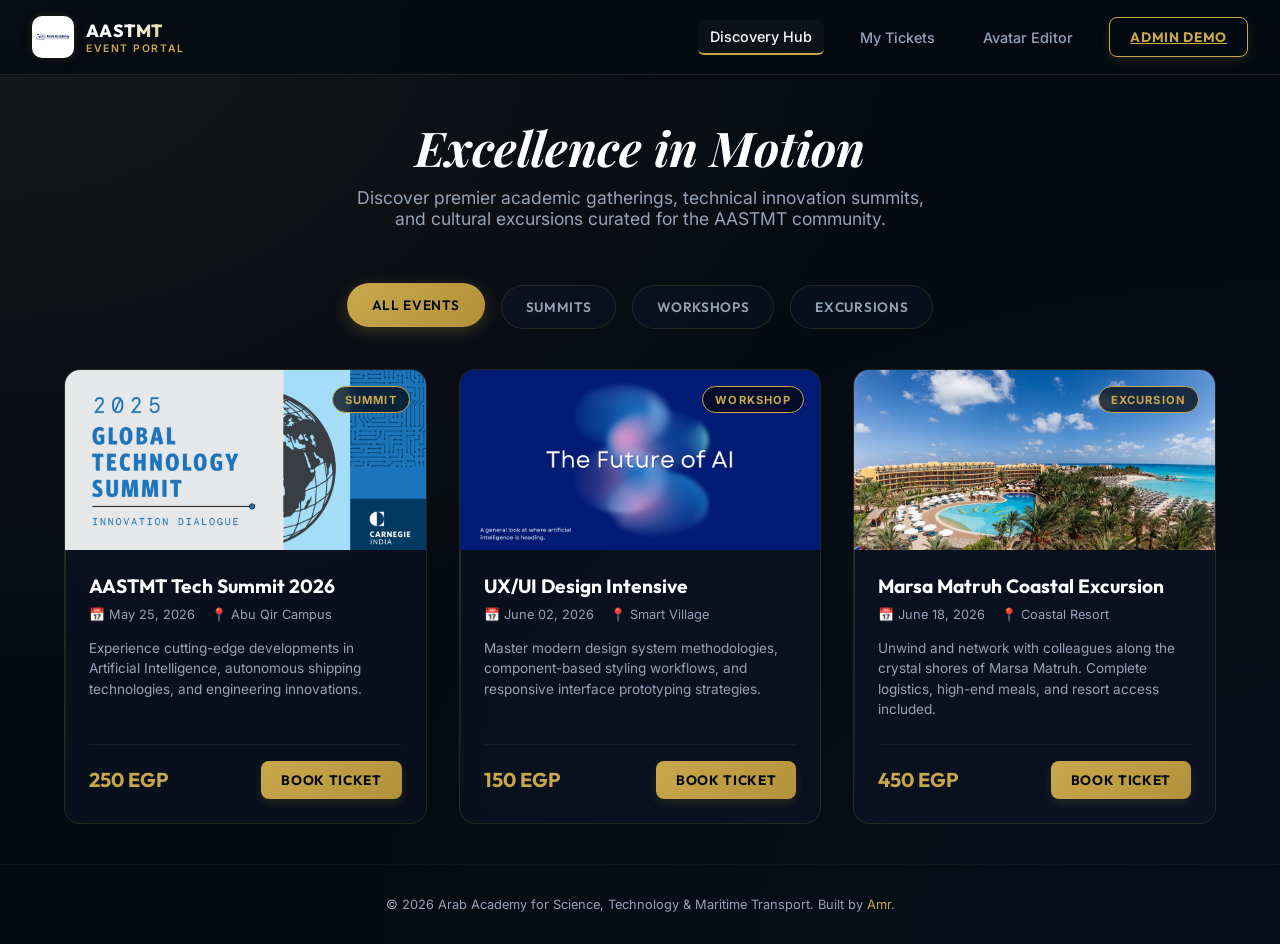
==== index.html @ 978415c0 "Initial commit: High-Fidelity AASTMT Portal Static Demo" ====
<!DOCTYPE html>
<html lang="en">
<head>
    <meta charset="UTF-8">
    <meta name="viewport" content="width=device-width, initial-scale=1.0">
    <title>AASTMT Event Portal - Interactive Demo</title>
    <!-- Google Fonts for Luxury Academic Aesthetic -->
    <link href="https://fonts.googleapis.com/css2?family=Inter:wght@300;400;500;600;700&family=Outfit:wght@400;600;700;800&family=Playfair+Display:ital,wght@0,600;0,700;1,400&display=swap" rel="stylesheet">
    <style>
        :root {
            --bg-deep: #060b13;
            --bg-card: rgba(15, 23, 42, 0.45);
            --border-glass: rgba(201, 168, 76, 0.15);
            --gold: #C9A84C;
            --gold-hover: #e5c56e;
            --text-light: #f8fafc;
            --text-muted: #94a3b8;
            --font-ui: 'Inter', sans-serif;
            --font-accent: 'Outfit', sans-serif;
            --font-serif: 'Playfair Display', serif;
        }

        * {
            box-sizing: border-box;
            margin: 0;
            padding: 0;
        }

        body {
            font-family: var(--font-ui);
            background-color: var(--bg-deep);
            background-image: 
                radial-gradient(at 0% 0%, rgba(201, 168, 76, 0.08) 0px, transparent 50%),
                radial-gradient(at 100% 100%, rgba(10, 25, 47, 0.3) 0px, transparent 50%);
            color: var(--text-light);
            min-height: 100vh;
            overflow-x: hidden;
            display: flex;
            flex-direction: column;
        }

        /* Glassmorphism Header */
        header {
            background: rgba(6, 11, 19, 0.8);
            backdrop-filter: blur(12px);
            -webkit-backdrop-filter: blur(12px);
            border-bottom: 1px solid var(--border-glass);
            position: sticky;
            top: 0;
            z-index: 100;
            padding: 1rem 2rem;
            display: flex;
            justify-content: space-between;
            align-items: center;
        }

        .brand {
            display: flex;
            align-items: center;
            gap: 0.75rem;
            cursor: pointer;
        }

        .logo-box {
            width: 42px;
            height: 42px;
            background: #ffffff;
            border-radius: 10px;
            display: flex;
            align-items: center;
            justify-content: center;
            padding: 4px;
            box-shadow: 0 4px 12px rgba(0,0,0,0.3), 0 0 10px rgba(201, 168, 76, 0.2);
        }

        .logo-box img {
            width: 100%;
            height: 100%;
            object-fit: contain;
        }

        .brand-text h1 {
            font-family: var(--font-accent);
            font-size: 1.1rem;
            font-weight: 800;
            letter-spacing: 0.05em;
            background: linear-gradient(135deg, #fff 40%, var(--gold) 100%);
            -webkit-background-clip: text;
            -webkit-text-fill-color: transparent;
        }

        .brand-text p {
            font-size: 0.65rem;
            color: var(--gold);
            text-transform: uppercase;
            letter-spacing: 0.15em;
            font-weight: 600;
        }

        nav {
            display: flex;
            gap: 1.5rem;
            align-items: center;
        }

        .nav-link {
            color: var(--text-muted);
            text-decoration: none;
            font-size: 0.9rem;
            font-weight: 500;
            transition: all 0.3s ease;
            cursor: pointer;
            padding: 0.5rem 0.75rem;
            border-radius: 6px;
        }

        .nav-link:hover, .nav-link.active {
            color: var(--text-light);
            background: rgba(255,255,255,0.03);
            border-bottom: 2px solid var(--gold);
        }

        /* Main Container */
        .container {
            max-width: 1200px;
            margin: 2.5rem auto;
            padding: 0 1.5rem;
            flex: 1;
            width: 100%;
        }

        /* Panels (SPA views) */
        .panel {
            display: none;
            animation: fadeIn 0.5s ease forwards;
        }

        .panel.active {
            display: block;
        }

        @keyframes fadeIn {
            from { opacity: 0; transform: translateY(15px); }
            to { opacity: 1; transform: translateY(0); }
        }

        /* Hero Banner */
        .hero {
            text-align: center;
            margin-bottom: 3.5rem;
        }

        .hero h2 {
            font-family: var(--font-serif);
            font-size: 3rem;
            font-weight: 700;
            margin-bottom: 0.5rem;
            color: #ffffff;
            font-style: italic;
        }

        .hero p {
            font-family: var(--font-ui);
            font-size: 1.1rem;
            color: var(--text-muted);
            max-width: 600px;
            margin: 0 auto;
        }

        /* Category Filter Tabs */
        .tabs-container {
            display: flex;
            justify-content: center;
            gap: 1rem;
            margin-bottom: 2.5rem;
            flex-wrap: wrap;
        }

        .tab {
            background: var(--bg-card);
            border: 1px solid var(--border-glass);
            color: var(--text-muted);
            padding: 0.75rem 1.5rem;
            border-radius: 50px;
            font-family: var(--font-accent);
            font-size: 0.85rem;
            font-weight: 600;
            text-transform: uppercase;
            letter-spacing: 0.05em;
            cursor: pointer;
            transition: all 0.3s cubic-bezier(0.4, 0, 0.2, 1);
            backdrop-filter: blur(8px);
        }

        .tab:hover, .tab.active {
            background: linear-gradient(135deg, var(--gold) 0%, #b2913b 100%);
            color: var(--bg-deep);
            border-color: transparent;
            box-shadow: 0 4px 15px rgba(201, 168, 76, 0.25);
            transform: translateY(-2px);
        }

        /* Grid Layout */
        .event-grid {
            display: grid;
            grid-template-columns: repeat(auto-fill, minmax(320px, 1fr));
            gap: 2rem;
        }

        /* Premium Event Card */
        .card {
            background: var(--bg-card);
            border: 1px solid var(--border-glass);
            border-radius: 16px;
            overflow: hidden;
            display: flex;
            flex-direction: column;
            transition: all 0.4s cubic-bezier(0.4, 0, 0.2, 1);
            position: relative;
            backdrop-filter: blur(10px);
        }

        .card::before {
            content: '';
            position: absolute;
            top: 0; left: 0; right: 0; bottom: 0;
            border-radius: 16px;
            padding: 1px;
            background: linear-gradient(135deg, rgba(201, 168, 76, 0.3), transparent 60%);
            -webkit-mask: linear-gradient(#fff 0 0) content-box, linear-gradient(#fff 0 0);
            -webkit-mask-composite: xor;
            mask-composite: exclude;
            pointer-events: none;
        }

        .card:hover {
            transform: translateY(-6px);
            border-color: rgba(201, 168, 76, 0.3);
            box-shadow: 0 10px 25px rgba(0,0,0,0.5), 0 0 15px rgba(201, 168, 76, 0.08);
        }

        .card-img-container {
            height: 180px;
            position: relative;
            overflow: hidden;
        }

        .card-img-container img {
            width: 100%;
            height: 100%;
            object-fit: cover;
            transition: transform 0.6s ease;
        }

        .card:hover .card-img-container img {
            transform: scale(1.05);
        }

        .badge {
            position: absolute;
            top: 1rem;
            right: 1rem;
            background: rgba(6, 11, 19, 0.75);
            backdrop-filter: blur(6px);
            border: 1px solid var(--gold);
            color: var(--gold);
            font-size: 0.7rem;
            font-weight: 700;
            text-transform: uppercase;
            letter-spacing: 0.1em;
            padding: 0.35rem 0.75rem;
            border-radius: 50px;
        }

        .card-content {
            padding: 1.5rem;
            display: flex;
            flex-direction: column;
            flex: 1;
        }

        .card-title {
            font-family: var(--font-accent);
            font-size: 1.2rem;
            font-weight: 700;
            color: #ffffff;
            margin-bottom: 0.5rem;
            line-height: 1.3;
        }

        .card-meta {
            display: flex;
            gap: 1rem;
            color: var(--text-muted);
            font-size: 0.8rem;
            margin-bottom: 1rem;
        }

        .card-meta span {
            display: flex;
            align-items: center;
            gap: 0.35rem;
        }

        .card-desc {
            font-size: 0.85rem;
            color: var(--text-muted);
            line-height: 1.5;
            margin-bottom: 1.5rem;
            flex: 1;
        }

        .card-footer {
            display: flex;
            justify-content: space-between;
            align-items: center;
            padding-top: 1rem;
            border-top: 1px solid rgba(255,255,255,0.05);
        }

        .price-tag {
            font-family: var(--font-accent);
            font-size: 1.25rem;
            font-weight: 700;
            color: var(--gold);
        }

        .btn {
            background: linear-gradient(135deg, var(--gold) 0%, #b2913b 100%);
            border: none;
            color: var(--bg-deep);
            font-family: var(--font-accent);
            font-size: 0.85rem;
            font-weight: 700;
            text-transform: uppercase;
            letter-spacing: 0.05em;
            padding: 0.65rem 1.25rem;
            border-radius: 8px;
            cursor: pointer;
            transition: all 0.3s ease;
            box-shadow: 0 4px 10px rgba(201, 168, 76, 0.15);
        }

        .btn:hover {
            background: linear-gradient(135deg, var(--gold-hover) 0%, var(--gold) 100%);
            box-shadow: 0 6px 15px rgba(201, 168, 76, 0.25);
            transform: translateY(-1px);
        }

        /* Wizard Panel styling */
        .wizard-container {
            max-width: 700px;
            margin: 0 auto;
            background: var(--bg-card);
            border: 1px solid var(--border-glass);
            border-radius: 20px;
            padding: 2.5rem;
            backdrop-filter: blur(12px);
        }

        .wizard-header {
            text-align: center;
            margin-bottom: 2rem;
        }

        .wizard-title {
            font-family: var(--font-serif);
            font-size: 2rem;
            font-style: italic;
            color: #ffffff;
            margin-bottom: 0.35rem;
        }

        /* Step Progress bar */
        .progress-bar {
            display: flex;
            justify-content: space-between;
            position: relative;
            margin: 2rem 0;
        }

        .progress-bar::before {
            content: '';
            position: absolute;
            background: rgba(255,255,255,0.05);
            height: 2px;
            width: 100%;
            top: 50%;
            transform: translateY(-50%);
            z-index: 1;
        }

        .progress-line {
            position: absolute;
            background: var(--gold);
            height: 2px;
            width: 0%;
            top: 50%;
            transform: translateY(-50%);
            z-index: 2;
            transition: width 0.4s ease;
        }

        .step-circle {
            width: 32px;
            height: 32px;
            border-radius: 50%;
            background: var(--bg-deep);
            border: 2px solid rgba(255,255,255,0.1);
            color: var(--text-muted);
            font-size: 0.8rem;
            font-weight: 700;
            display: flex;
            align-items: center;
            justify-content: center;
            position: relative;
            z-index: 3;
            transition: all 0.4s ease;
        }

        .step-circle.active {
            border-color: var(--gold);
            color: var(--gold);
            box-shadow: 0 0 10px rgba(201, 168, 76, 0.3);
        }

        .step-circle.completed {
            background: var(--gold);
            border-color: var(--gold);
            color: var(--bg-deep);
        }

        /* Form Wizard Steps */
        .wizard-step {
            display: none;
        }

        .wizard-step.active {
            display: block;
        }

        .input-group {
            margin-bottom: 1.5rem;
            text-align: left;
        }

        .input-label {
            font-size: 0.8rem;
            font-weight: 600;
            color: var(--gold);
            text-transform: uppercase;
            letter-spacing: 0.05em;
            margin-bottom: 0.5rem;
            display: block;
        }

        .input-field {
            width: 100%;
            background: rgba(6, 11, 19, 0.6);
            border: 1px solid var(--border-glass);
            border-radius: 8px;
            padding: 0.75rem 1rem;
            color: #ffffff;
            font-family: var(--font-ui);
            font-size: 0.95rem;
            outline: none;
            transition: border-color 0.3s ease;
        }

        .input-field:focus {
            border-color: var(--gold);
        }

        /* Digital Ticket Vault styling */
        .ticket-wrapper {
            max-width: 600px;
            margin: 0 auto;
        }

        .ticket-card {
            background: linear-gradient(135deg, #0e1a2f 0%, #060b13 100%);
            border: 1px solid var(--border-glass);
            border-radius: 20px;
            overflow: hidden;
            box-shadow: 0 15px 35px rgba(0,0,0,0.6);
            position: relative;
        }

        .ticket-card::before, .ticket-card::after {
            content: '';
            position: absolute;
            width: 20px;
            height: 20px;
            background: var(--bg-deep);
            border-radius: 50%;
            top: 50%;
            transform: translateY(-50%);
            z-index: 10;
        }

        .ticket-card::before { left: -10px; border-right: 1px solid var(--border-glass); }
        .ticket-card::after { right: -10px; border-left: 1px solid var(--border-glass); }

        .ticket-header {
            padding: 1.5rem 2rem;
            border-bottom: 1px dashed rgba(201,168,76,0.3);
            text-align: center;
        }

        .ticket-body {
            padding: 2rem;
            display: flex;
            gap: 2rem;
            align-items: center;
        }

        .ticket-info {
            flex: 1;
            text-align: left;
        }

        .ticket-qr {
            width: 130px;
            height: 130px;
            background: white;
            border-radius: 10px;
            padding: 8px;
            display: flex;
            align-items: center;
            justify-content: center;
            box-shadow: 0 4px 15px rgba(0,0,0,0.3);
        }

        .ticket-qr img {
            width: 100%;
            height: 100%;
        }

        /* Avatar Editor styling */
        .avatar-container {
            max-width: 500px;
            margin: 0 auto;
            background: var(--bg-card);
            border: 1px solid var(--border-glass);
            border-radius: 20px;
            padding: 2.5rem;
            text-align: center;
        }

        .canvas-wrap {
            position: relative;
            width: 220px;
            height: 220px;
            margin: 0 auto 1.5rem;
            border-radius: 50%;
            border: 2px dashed var(--gold);
            overflow: hidden;
            background: rgba(0,0,0,0.3);
        }

        #avatarCanvas {
            position: absolute;
            top: 0; left: 0;
            width: 100%;
            height: 100%;
            cursor: move;
        }

        .slider-wrap {
            margin: 1.5rem 0;
            text-align: left;
        }

        .range-slider {
            width: 100%;
            height: 6px;
            background: rgba(255,255,255,0.1);
            border-radius: 5px;
            outline: none;
            -webkit-appearance: none;
            margin-top: 0.5rem;
        }

        .range-slider::-webkit-slider-thumb {
            -webkit-appearance: none;
            width: 16px;
            height: 16px;
            border-radius: 50%;
            background: var(--gold);
            cursor: pointer;
            box-shadow: 0 0 5px rgba(201,168,76,0.5);
        }

        /* Footer styling */
        footer {
            text-align: center;
            padding: 2rem;
            color: var(--text-muted);
            font-size: 0.8rem;
            border-top: 1px solid rgba(255,255,255,0.03);
            margin-top: auto;
        }

        footer span {
            color: var(--gold);
        }
    </style>
</head>
<body>

    <!-- Header -->
    <header>
        <div class="brand" onclick="switchPanel('hub')">
            <div class="logo-box">
                <img src="assets/images/logo.png" alt="AASTMT" onerror="this.src='https://i.imgur.com/kS9lS1f.png'">
            </div>
            <div class="brand-text">
                <h1>AASTMT</h1>
                <p>Event Portal</p>
            </div>
        </div>
        <nav>
            <span class="nav-link active" id="link-hub" onclick="switchPanel('hub')">Discovery Hub</span>
            <span class="nav-link" id="link-vault" onclick="switchPanel('vault')">My Tickets</span>
            <span class="nav-link" id="link-profile" onclick="switchPanel('profile')">Avatar Editor</span>
            <a href="admin.html" class="btn" style="background:transparent; border: 1px solid var(--gold); color: var(--gold);">Admin Demo</a>
        </nav>
    </header>

    <!-- Main Content Grid -->
    <div class="container">

        <!-- 1. DISCOVERY HUB PANEL -->
        <section id="panel-hub" class="panel active">
            <div class="hero">
                <h2>Excellence in Motion</h2>
                <p>Discover premier academic gatherings, technical innovation summits, and cultural excursions curated for the AASTMT community.</p>
            </div>

            <!-- Categories Tabs -->
            <div class="tabs-container">
                <button class="tab active" onclick="filterCategory('all', this)">All Events</button>
                <button class="tab" onclick="filterCategory('summit', this)">Summits</button>
                <button class="tab" onclick="filterCategory('workshop', this)">Workshops</button>
                <button class="tab" onclick="filterCategory('excursion', this)">Excursions</button>
            </div>

            <!-- Cards Grid -->
            <div class="event-grid" id="eventGrid">
                <!-- Card 1 -->
                <div class="card" data-category="summit">
                    <div class="card-img-container">
                        <div class="badge">Summit</div>
                        <img src="assets/images/tech-summit.png" alt="Tech Summit" onerror="this.src='https://images.unsplash.com/photo-1540575467063-178a50c2df87?w=600'">
                    </div>
                    <div class="card-content">
                        <h3 class="card-title">AASTMT Tech Summit 2026</h3>
                        <div class="card-meta">
                            <span>📅 May 25, 2026</span>
                            <span>📍 Abu Qir Campus</span>
                        </div>
                        <p class="card-desc">Experience cutting-edge developments in Artificial Intelligence, autonomous shipping technologies, and engineering innovations.</p>
                        <div class="card-footer">
                            <span class="price-tag">250 EGP</span>
                            <button class="btn" onclick="startRegistration('AASTMT Tech Summit 2026', 250)">Book Ticket</button>
                        </div>
                    </div>
                </div>

                <!-- Card 2 -->
                <div class="card" data-category="workshop">
                    <div class="card-img-container">
                        <div class="badge">Workshop</div>
                        <img src="assets/images/ux.png" alt="UX Workshop" onerror="this.src='https://images.unsplash.com/photo-1531403009284-440f080d1e12?w=600'">
                    </div>
                    <div class="card-content">
                        <h3 class="card-title">UX/UI Design Intensive</h3>
                        <div class="card-meta">
                            <span>📅 June 02, 2026</span>
                            <span>📍 Smart Village</span>
                        </div>
                        <p class="card-desc">Master modern design system methodologies, component-based styling workflows, and responsive interface prototyping strategies.</p>
                        <div class="card-footer">
                            <span class="price-tag">150 EGP</span>
                            <button class="btn" onclick="startRegistration('UX/UI Design Intensive', 150)">Book Ticket</button>
                        </div>
                    </div>
                </div>

                <!-- Card 3 -->
                <div class="card" data-category="excursion">
                    <div class="card-img-container">
                        <div class="badge">Excursion</div>
                        <img src="assets/images/matruh.png" alt="Matruh Excursion" onerror="this.src='https://images.unsplash.com/photo-1507525428034-b723cf961d3e?w=600'">
                    </div>
                    <div class="card-content">
                        <h3 class="card-title">Marsa Matruh Coastal Excursion</h3>
                        <div class="card-meta">
                            <span>📅 June 18, 2026</span>
                            <span>📍 Coastal Resort</span>
                        </div>
                        <p class="card-desc">Unwind and network with colleagues along the crystal shores of Marsa Matruh. Complete logistics, high-end meals, and resort access included.</p>
                        <div class="card-footer">
                            <span class="price-tag">450 EGP</span>
                            <button class="btn" onclick="startRegistration('Marsa Matruh Coastal Excursion', 450)">Book Ticket</button>
                        </div>
                    </div>
                </div>
            </div>
        </section>

        <!-- 2. REGISTRATION WIZARD PANEL -->
        <section id="panel-wizard" class="panel">
            <div class="wizard-container">
                <div class="wizard-header">
                    <h2 class="wizard-title" id="wizardEventName">Register for Event</h2>
                    <p style="color: var(--text-muted);" id="wizardEventSub">Complete the following details to generate your ticket</p>
                </div>

                <!-- Progress Circle Bar -->
                <div class="progress-bar">
                    <div class="progress-line" id="progressLine"></div>
                    <div class="step-circle active" id="step1">1</div>
                    <div class="step-circle" id="step2">2</div>
                    <div class="step-circle" id="step3">3</div>
                    <div class="step-circle" id="step4">4</div>
                </div>

                <!-- Step 1: Ticket Selection -->
                <div class="wizard-step active" id="stepContent1">
                    <h3 style="margin-bottom: 1.5rem; color: #fff;">Step 1: Choose Ticket Option</h3>
                    <div class="input-group">
                        <label class="input-label">Select Ticket Tier</label>
                        <select class="input-field" id="ticketTier" onchange="updateTicketPrice()">
                            <option value="standard">Standard Entry (Base Price)</option>
                            <option value="vip">VIP Premium (+200 EGP)</option>
                        </select>
                    </div>
                    <div style="text-align: right; margin-top: 2rem;">
                        <span style="float: left; font-size: 1.1rem; font-weight: 700; color: var(--gold);" id="step1PriceDisplay"></span>
                        <button class="btn" onclick="goToStep(2)">Continue</button>
                    </div>
                </div>

                <!-- Step 2: Attendee Info -->
                <div class="wizard-step" id="stepContent2">
                    <h3 style="margin-bottom: 1.5rem; color: #fff;">Step 2: Attendee Credentials</h3>
                    <div class="input-group">
                        <label class="input-label">Full Name</label>
                        <input type="text" class="input-field" id="attendeeName" placeholder="Amr Mohamed">
                    </div>
                    <div class="input-group">
                        <label class="input-label">Academic Email</label>
                        <input type="email" class="input-field" id="attendeeEmail" placeholder="amr05@student.aast.edu">
                    </div>
                    <div style="display: flex; justify-content: space-between; margin-top: 2rem;">
                        <button class="btn" style="background: rgba(255,255,255,0.05); color: #fff; border: 1px solid var(--border-glass);" onclick="goToStep(1)">Back</button>
                        <button class="btn" onclick="goToStep(3)">Continue</button>
                    </div>
                </div>

                <!-- Step 3: Mock Payment -->
                <div class="wizard-step" id="stepContent3">
                    <h3 style="margin-bottom: 1.5rem; color: #fff;">Step 3: Secure Mock Payment</h3>
                    <div class="input-group">
                        <label class="input-label">Card Number</label>
                        <input type="text" class="input-field" id="cardNumber" placeholder="4000 1234 5678 9010" maxlength="19">
                    </div>
                    <div style="display: flex; gap: 1rem;">
                        <div class="input-group" style="flex: 1;">
                            <label class="input-label">Expiry Date</label>
                            <input type="text" class="input-field" id="cardExpiry" placeholder="MM/YY" maxlength="5">
                        </div>
                        <div class="input-group" style="flex: 1;">
                            <label class="input-label">Security Code (CVC)</label>
                            <input type="password" class="input-field" id="cardCvc" placeholder="123" maxlength="3">
                        </div>
                    </div>
                    <div style="display: flex; justify-content: space-between; margin-top: 2rem;">
                        <button class="btn" style="background: rgba(255,255,255,0.05); color: #fff; border: 1px solid var(--border-glass);" onclick="goToStep(2)">Back</button>
                        <button class="btn" onclick="processMockPayment()">Process Payment</button>
                    </div>
                </div>

                <!-- Step 4: Success confirmation -->
                <div class="wizard-step" id="stepContent4" style="text-align: center;">
                    <div style="font-size: 4rem; color: var(--gold); margin-bottom: 1rem;">🏆</div>
                    <h3 style="margin-bottom: 0.5rem; color: #fff;">Registration Confirmed!</h3>
                    <p style="color: var(--text-muted); margin-bottom: 2rem;">Your mock credit payment has been approved. Your ticket has been generated and added to your Ticket Vault.</p>
                    <button class="btn" onclick="viewGeneratedTicket()">View Digital Ticket</button>
                </div>
            </div>
        </section>

        <!-- 3. DIGITAL TICKET VAULT PANEL -->
        <section id="panel-vault" class="panel">
            <div class="hero">
                <h2>Your Ticket Vault</h2>
                <p>Access your active credentials, reservation codes, and QR badges for entry verification.</p>
            </div>
            
            <div class="ticket-wrapper" id="ticketVaultContainer">
                <!-- Fallback when empty -->
                <div id="noTicketsMessage" style="text-align: center; padding: 3rem; background: var(--bg-card); border: 1px solid var(--border-glass); border-radius: 16px;">
                    <span style="font-size: 3rem; display: block; margin-bottom: 1rem;">🎫</span>
                    <h3 style="color: #fff; margin-bottom: 0.5rem;">No Active Tickets Found</h3>
                    <p style="color: var(--text-muted); margin-bottom: 1.5rem;">Select an event from the Discovery Hub and complete registration to generate your digital badge.</p>
                    <button class="btn" onclick="switchPanel('hub')">Explore Events</button>
                </div>
            </div>
        </section>

        <!-- 4. PROFILE AVATAR CANVAS STUDIO -->
        <section id="panel-profile" class="panel">
            <div class="hero">
                <h2>Avatar Editor Studio</h2>
                <p>Customize your administrative credentials badge image using client-side canvas scaling.</p>
            </div>

            <div class="avatar-container">
                <div class="canvas-wrap">
                    <canvas id="avatarCanvas" width="220" height="220"></canvas>
                </div>
                
                <input type="file" id="fileInput" accept="image/*" style="display: none;" onchange="loadImage(event)">
                <button class="btn" onclick="document.getElementById('fileInput').click()" style="margin-bottom: 1.5rem;">Choose Avatar Image</button>

                <div class="slider-wrap">
                    <label class="input-label" style="display:flex; justify-content:space-between;">
                        <span>Zoom Scaling</span>
                        <span id="zoomVal">1.0x</span>
                    </label>
                    <input type="range" class="range-slider" id="zoomSlider" min="0.1" max="5.0" step="0.05" value="1.0" oninput="updateZoom(this.value)">
                </div>

                <div style="display: flex; gap: 1rem; margin-top: 1.5rem;">
                    <button class="btn" style="flex:1; background: rgba(255,255,255,0.05); color:#fff; border: 1px solid var(--border-glass);" onclick="resetAvatar()">Reset Canvas</button>
                    <button class="btn" style="flex:1;" onclick="saveAvatarMock()">Apply Profile Avatar</button>
                </div>
            </div>
        </section>

    </div>

    <!-- Footer -->
    <footer>
        <p>© 2026 Arab Academy for Science, Technology & Maritime Transport. Built by <span>Amr</span>.</p>
    </footer>

    <!-- Interactive SPA Scripts -->
    <script>
        // SPA state variables
        let activeEvent = { name: '', price: 0 };
        let activeStep = 1;
        let generatedTicketDetails = null;
        let ticketsList = [];

        // Canvas Avatar Variables
        const canvas = document.getElementById('avatarCanvas');
        const ctx = canvas.getContext('2d');
        let img = new Image();
        let imgLoaded = false;
        let zoom = 1.0;
        let imgX = 110, imgY = 110; // Center values
        let isDragging = false;
        let startX, startY;

        // Initialize empty canvas template
        function drawCanvasPlaceholder() {
            ctx.fillStyle = '#060b13';
            ctx.fillRect(0, 0, canvas.width, canvas.height);
            ctx.strokeStyle = '#C9A84C';
            ctx.lineWidth = 1;
            ctx.beginPath();
            ctx.arc(110, 110, 100, 0, Math.PI * 2);
            ctx.stroke();
            ctx.fillStyle = '#94a3b8';
            ctx.font = '13px Inter';
            ctx.textAlign = 'center';
            ctx.fillText('Select image to begin', 110, 115);
        }
        drawCanvasPlaceholder();

        // Switch SPA Panels
        function switchPanel(panelId) {
            document.querySelectorAll('.panel').forEach(panel => panel.classList.remove('active'));
            document.querySelectorAll('.nav-link').forEach(link => link.classList.remove('active'));
            
            document.getElementById('panel-' + panelId).classList.add('active');
            const navLink = document.getElementById('link-' + panelId);
            if (navLink) navLink.classList.add('active');
            
            window.scrollTo({ top: 0, behavior: 'smooth' });
        }

        // Category Filter logic
        function filterCategory(category, button) {
            document.querySelectorAll('.tab').forEach(tab => tab.classList.remove('active'));
            button.classList.add('active');
            
            const cards = document.querySelectorAll('#eventGrid .card');
            cards.forEach(card => {
                if (category === 'all' || card.getAttribute('data-category') === category) {
                    card.style.display = 'flex';
                } else {
                    card.style.display = 'none';
                }
            });
        }

        // Start Wizard Process
        function startRegistration(eventName, basePrice) {
            activeEvent.name = eventName;
            activeEvent.price = basePrice;
            
            document.getElementById('wizardEventName').innerText = eventName;
            document.getElementById('step1PriceDisplay').innerText = `Price: ${basePrice} EGP`;
            
            // Reset Wizard Inputs
            document.getElementById('ticketTier').value = 'standard';
            document.getElementById('attendeeName').value = '';
            document.getElementById('attendeeEmail').value = '';
            document.getElementById('cardNumber').value = '';
            document.getElementById('cardExpiry').value = '';
            document.getElementById('cardCvc').value = '';
            
            goToStep(1);
            switchPanel('wizard');
        }

        // Navigate step functions
        function goToStep(stepNum) {
            activeStep = stepNum;
            document.querySelectorAll('.wizard-step').forEach(step => step.classList.remove('active'));
            document.getElementById('stepContent' + stepNum).classList.add('active');
            
            // Progress percentage logic
            const percentage = ((stepNum - 1) / 3) * 100;
            document.getElementById('progressLine').style.width = percentage + '%';
            
            // Circle highlights
            for (let i = 1; i <= 4; i++) {
                const circle = document.getElementById('step' + i);
                circle.className = 'step-circle';
                if (i < stepNum) {
                    circle.classList.add('completed');
                } else if (i === stepNum) {
                    circle.classList.add('active');
                }
            }
        }

        // Live calculation tier pricing
        function updateTicketPrice() {
            const tier = document.getElementById('ticketTier').value;
            const finalPrice = tier === 'vip' ? activeEvent.price + 200 : activeEvent.price;
            document.getElementById('step1PriceDisplay').innerText = `Price: ${finalPrice} EGP`;
        }

        // Mock payment process validation
        function processMockPayment() {
            const number = document.getElementById('cardNumber').value;
            const expiry = document.getElementById('cardExpiry').value;
            const cvc = document.getElementById('cardCvc').value;
            const name = document.getElementById('attendeeName').value || 'Guest Student';
            
            if (number.length < 16 || expiry.length < 5 || cvc.length < 3) {
                alert('Please enter complete valid credentials.');
                return;
            }
            
            // Store registration details
            const tier = document.getElementById('ticketTier').value.toUpperCase();
            const finalPrice = tier === 'VIP' ? activeEvent.price + 200 : activeEvent.price;
            
            generatedTicketDetails = {
                id: 'AAST-' + Math.floor(100000 + Math.random() * 900000),
                event: activeEvent.name,
                attendee: name,
                tier: tier,
                price: finalPrice,
                date: 'June 2026'
            };
            
            ticketsList.push(generatedTicketDetails);
            renderTicketVault();
            goToStep(4);
        }

        // Generate and render digital ticket structure
        function renderTicketVault() {
            const container = document.getElementById('ticketVaultContainer');
            
            if (ticketsList.length === 0) {
                document.getElementById('noTicketsMessage').style.display = 'block';
                return;
            }
            
            document.getElementById('noTicketsMessage').style.display = 'none';
            
            // Render all tickets dynamically
            container.innerHTML = ticketsList.map(ticket => `
                <div class="ticket-card" style="margin-bottom: 2rem;">
                    <div class="ticket-header">
                        <h3 style="font-family:var(--font-serif); font-style:italic; font-size:1.4rem; color:var(--gold);">${ticket.event}</h3>
                        <p style="font-size:0.75rem; color:var(--text-muted); text-transform:uppercase; letter-spacing:0.1em; margin-top:0.25rem;">AASTMT official registration badge</p>
                    </div>
                    <div class="ticket-body">
                        <div class="ticket-info">
                            <div style="margin-bottom:0.75rem;">
                                <span class="input-label" style="font-size:0.65rem;">Attendee</span>
                                <span style="font-size:1rem; font-weight:700; color:#fff;">${ticket.attendee}</span>
                            </div>
                            <div style="display:flex; gap:1.5rem;">
                                <div>
                                    <span class="input-label" style="font-size:0.65rem;">Tier</span>
                                    <span style="font-size:0.9rem; font-weight:600; color:var(--gold);">${ticket.tier}</span>
                                </div>
                                <div>
                                    <span class="input-label" style="font-size:0.65rem;">Booking Reference</span>
                                    <span style="font-size:0.9rem; font-family:monospace; color:#fff;">${ticket.id}</span>
                                </div>
                            </div>
                        </div>
                        <div class="ticket-qr">
                            <!-- Real mock client-side QR generation using public QR API -->
                            <img src="https://api.qrserver.com/v1/create-qr-code/?size=150x150&data=${encodeURIComponent(ticket.id + '-' + ticket.attendee)}" alt="QR Code">
                        </div>
                    </div>
                </div>
            `).join('') + `
                <div style="text-align: center; margin-top: 1.5rem;">
                    <button class="btn" style="background:rgba(255,255,255,0.05); color:#fff; border: 1px solid var(--border-glass);" onclick="switchPanel('hub')">Book Another Ticket</button>
                </div>
            `;
        }

        // View ticket from success modal
        function viewGeneratedTicket() {
            switchPanel('vault');
        }

        // ----------------- CANVAS AVATAR ENGINE -----------------
        function loadImage(e) {
            const reader = new FileReader();
            reader.onload = function(event) {
                img.onload = function() {
                    imgLoaded = true;
                    // Reset positions to default center
                    imgX = canvas.width / 2;
                    imgY = canvas.height / 2;
                    zoom = 1.0;
                    document.getElementById('zoomSlider').value = 1.0;
                    document.getElementById('zoomVal').innerText = '1.0x';
                    drawCanvas();
                };
                img.src = event.target.result;
            };
            reader.readAsDataURL(e.target.files[0]);
        }

        function drawCanvas() {
            if (!imgLoaded) return;
            
            // Clear canvas
            ctx.clearRect(0, 0, canvas.width, canvas.height);
            ctx.fillStyle = '#060b13';
            ctx.fillRect(0, 0, canvas.width, canvas.height);
            
            ctx.save();
            
            // Circular mask layer
            ctx.beginPath();
            ctx.arc(110, 110, 100, 0, Math.PI * 2);
            ctx.clip();
            
            // Draw image with active transform controls
            const w = img.width * zoom;
            const h = img.height * zoom;
            ctx.drawImage(img, imgX - w / 2, imgY - h / 2, w, h);
            
            ctx.restore();
            
            // Subtle boundary ring
            ctx.strokeStyle = 'rgba(201,168,76,0.5)';
            ctx.lineWidth = 2;
            ctx.beginPath();
            ctx.arc(110, 110, 100, 0, Math.PI * 2);
            ctx.stroke();
        }

        // Update zoom slider scaling factor
        function updateZoom(val) {
            zoom = parseFloat(val);
            document.getElementById('zoomVal').innerText = zoom.toFixed(1) + 'x';
            drawCanvas();
        }

        // Mouse Drag events
        canvas.addEventListener('mousedown', (e) => {
            if (!imgLoaded) return;
            isDragging = true;
            startX = e.clientX - imgX;
            startY = e.clientY - imgY;
        });

        canvas.addEventListener('mousemove', (e) => {
            if (!isDragging) return;
            imgX = e.clientX - startX;
            imgY = e.clientY - startY;
            drawCanvas();
        });

        canvas.addEventListener('mouseup', () => isDragging = false);
        canvas.addEventListener('mouseleave', () => isDragging = false);

        // Reset canvas parameters
        function resetAvatar() {
            imgLoaded = false;
            img = new Image();
            document.getElementById('fileInput').value = '';
            document.getElementById('zoomSlider').value = 1.0;
            document.getElementById('zoomVal').innerText = '1.0x';
            drawCanvasPlaceholder();
        }

        function saveAvatarMock() {
            if (!imgLoaded) {
                alert('Please upload and position an image first.');
                return;
            }
            alert('Your profile avatar has been scaled and successfully simulated for badge updates!');
        }
    </script>
</body>
</html>
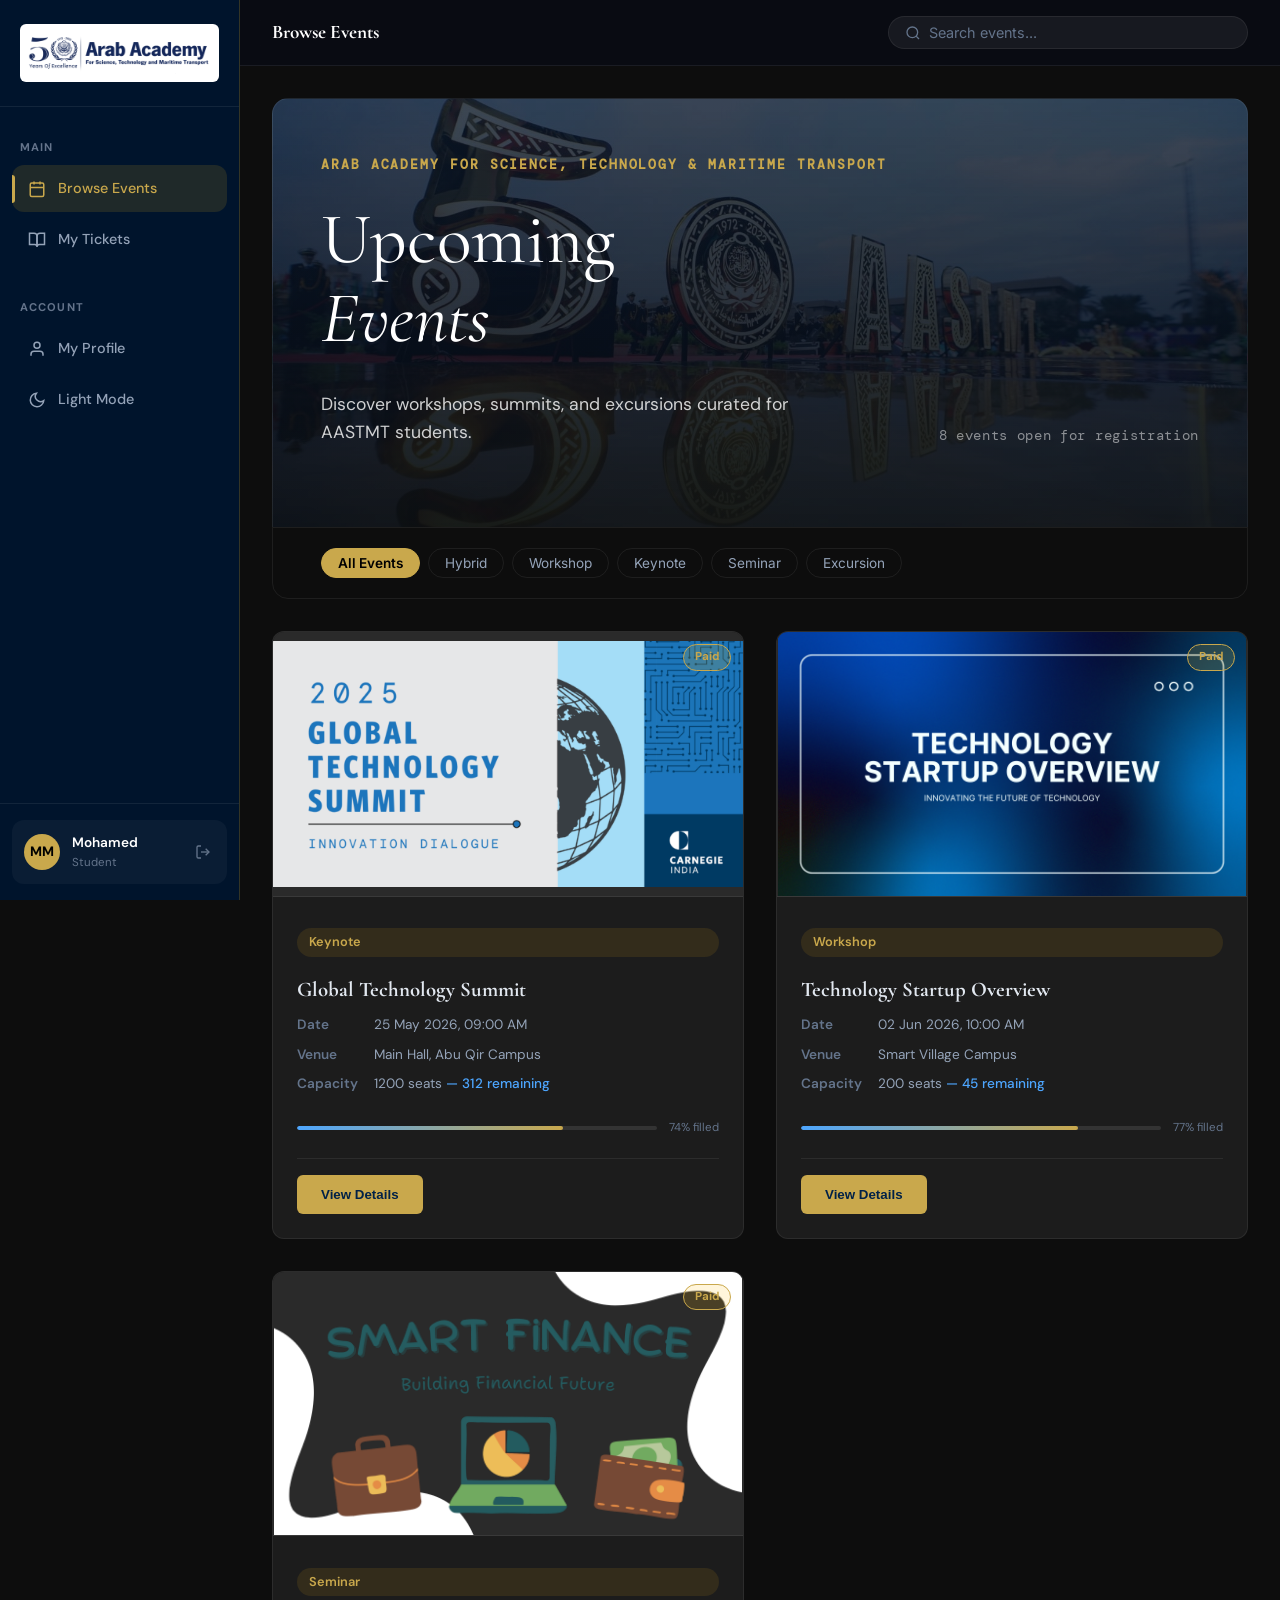
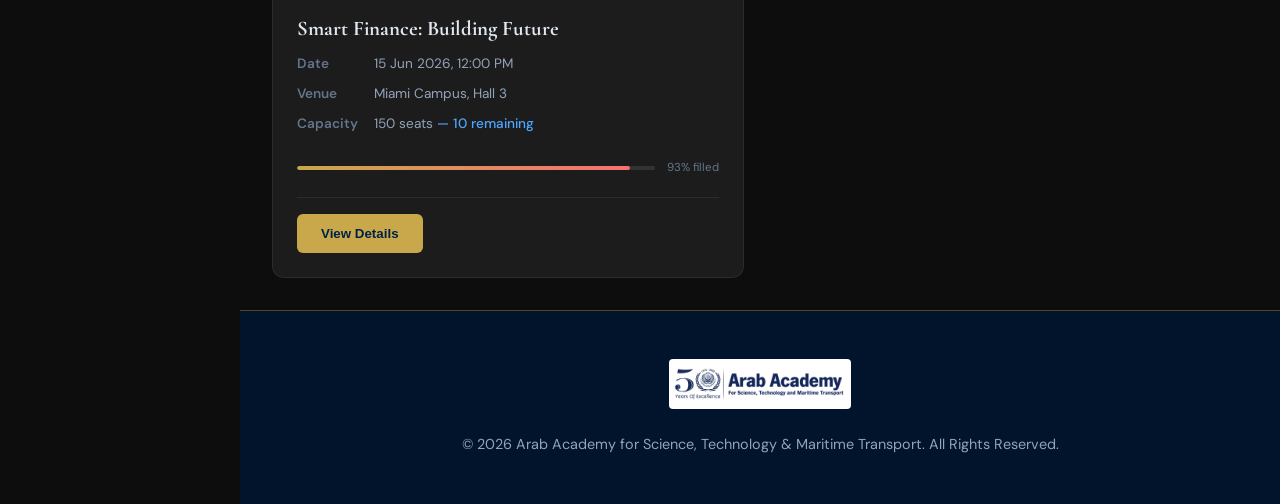
==== commit 017783fb: "Reverted static demo UI to original luxury academic design" ====
--- a/index.html
+++ b/index.html
@@ -3,903 +3,199 @@
 <head>
     <meta charset="UTF-8">
     <meta name="viewport" content="width=device-width, initial-scale=1.0">
-    <title>AASTMT Event Portal - Interactive Demo</title>
-    <!-- Google Fonts for Luxury Academic Aesthetic -->
-    <link href="https://fonts.googleapis.com/css2?family=Inter:wght@300;400;500;600;700&family=Outfit:wght@400;600;700;800&family=Playfair+Display:ital,wght@0,600;0,700;1,400&display=swap" rel="stylesheet">
-    <style>
-        :root {
-            --bg-deep: #060b13;
-            --bg-card: rgba(15, 23, 42, 0.45);
-            --border-glass: rgba(201, 168, 76, 0.15);
-            --gold: #C9A84C;
-            --gold-hover: #e5c56e;
-            --text-light: #f8fafc;
-            --text-muted: #94a3b8;
-            --font-ui: 'Inter', sans-serif;
-            --font-accent: 'Outfit', sans-serif;
-            --font-serif: 'Playfair Display', serif;
-        }
-
-        * {
-            box-sizing: border-box;
-            margin: 0;
-            padding: 0;
-        }
-
-        body {
-            font-family: var(--font-ui);
-            background-color: var(--bg-deep);
-            background-image: 
-                radial-gradient(at 0% 0%, rgba(201, 168, 76, 0.08) 0px, transparent 50%),
-                radial-gradient(at 100% 100%, rgba(10, 25, 47, 0.3) 0px, transparent 50%);
-            color: var(--text-light);
-            min-height: 100vh;
-            overflow-x: hidden;
-            display: flex;
-            flex-direction: column;
-        }
-
-        /* Glassmorphism Header */
-        header {
-            background: rgba(6, 11, 19, 0.8);
-            backdrop-filter: blur(12px);
-            -webkit-backdrop-filter: blur(12px);
-            border-bottom: 1px solid var(--border-glass);
-            position: sticky;
-            top: 0;
-            z-index: 100;
-            padding: 1rem 2rem;
-            display: flex;
-            justify-content: space-between;
-            align-items: center;
-        }
-
-        .brand {
-            display: flex;
-            align-items: center;
-            gap: 0.75rem;
-            cursor: pointer;
-        }
-
-        .logo-box {
-            width: 42px;
-            height: 42px;
-            background: #ffffff;
-            border-radius: 10px;
-            display: flex;
-            align-items: center;
-            justify-content: center;
-            padding: 4px;
-            box-shadow: 0 4px 12px rgba(0,0,0,0.3), 0 0 10px rgba(201, 168, 76, 0.2);
-        }
-
-        .logo-box img {
-            width: 100%;
-            height: 100%;
-            object-fit: contain;
-        }
-
-        .brand-text h1 {
-            font-family: var(--font-accent);
-            font-size: 1.1rem;
-            font-weight: 800;
-            letter-spacing: 0.05em;
-            background: linear-gradient(135deg, #fff 40%, var(--gold) 100%);
-            -webkit-background-clip: text;
-            -webkit-text-fill-color: transparent;
-        }
-
-        .brand-text p {
-            font-size: 0.65rem;
-            color: var(--gold);
-            text-transform: uppercase;
-            letter-spacing: 0.15em;
-            font-weight: 600;
-        }
-
-        nav {
-            display: flex;
-            gap: 1.5rem;
-            align-items: center;
-        }
-
-        .nav-link {
-            color: var(--text-muted);
-            text-decoration: none;
-            font-size: 0.9rem;
-            font-weight: 500;
-            transition: all 0.3s ease;
-            cursor: pointer;
-            padding: 0.5rem 0.75rem;
-            border-radius: 6px;
-        }
-
-        .nav-link:hover, .nav-link.active {
-            color: var(--text-light);
-            background: rgba(255,255,255,0.03);
-            border-bottom: 2px solid var(--gold);
-        }
-
-        /* Main Container */
-        .container {
-            max-width: 1200px;
-            margin: 2.5rem auto;
-            padding: 0 1.5rem;
-            flex: 1;
-            width: 100%;
-        }
-
-        /* Panels (SPA views) */
-        .panel {
-            display: none;
-            animation: fadeIn 0.5s ease forwards;
-        }
-
-        .panel.active {
-            display: block;
-        }
-
-        @keyframes fadeIn {
-            from { opacity: 0; transform: translateY(15px); }
-            to { opacity: 1; transform: translateY(0); }
-        }
-
-        /* Hero Banner */
-        .hero {
-            text-align: center;
-            margin-bottom: 3.5rem;
-        }
-
-        .hero h2 {
-            font-family: var(--font-serif);
-            font-size: 3rem;
-            font-weight: 700;
-            margin-bottom: 0.5rem;
-            color: #ffffff;
-            font-style: italic;
-        }
-
-        .hero p {
-            font-family: var(--font-ui);
-            font-size: 1.1rem;
-            color: var(--text-muted);
-            max-width: 600px;
-            margin: 0 auto;
-        }
-
-        /* Category Filter Tabs */
-        .tabs-container {
-            display: flex;
-            justify-content: center;
-            gap: 1rem;
-            margin-bottom: 2.5rem;
-            flex-wrap: wrap;
-        }
-
-        .tab {
-            background: var(--bg-card);
-            border: 1px solid var(--border-glass);
-            color: var(--text-muted);
-            padding: 0.75rem 1.5rem;
-            border-radius: 50px;
-            font-family: var(--font-accent);
-            font-size: 0.85rem;
-            font-weight: 600;
-            text-transform: uppercase;
-            letter-spacing: 0.05em;
-            cursor: pointer;
-            transition: all 0.3s cubic-bezier(0.4, 0, 0.2, 1);
-            backdrop-filter: blur(8px);
-        }
-
-        .tab:hover, .tab.active {
-            background: linear-gradient(135deg, var(--gold) 0%, #b2913b 100%);
-            color: var(--bg-deep);
-            border-color: transparent;
-            box-shadow: 0 4px 15px rgba(201, 168, 76, 0.25);
-            transform: translateY(-2px);
-        }
-
-        /* Grid Layout */
-        .event-grid {
-            display: grid;
-            grid-template-columns: repeat(auto-fill, minmax(320px, 1fr));
-            gap: 2rem;
-        }
-
-        /* Premium Event Card */
-        .card {
-            background: var(--bg-card);
-            border: 1px solid var(--border-glass);
-            border-radius: 16px;
-            overflow: hidden;
-            display: flex;
-            flex-direction: column;
-            transition: all 0.4s cubic-bezier(0.4, 0, 0.2, 1);
-            position: relative;
-            backdrop-filter: blur(10px);
-        }
-
-        .card::before {
-            content: '';
-            position: absolute;
-            top: 0; left: 0; right: 0; bottom: 0;
-            border-radius: 16px;
-            padding: 1px;
-            background: linear-gradient(135deg, rgba(201, 168, 76, 0.3), transparent 60%);
-            -webkit-mask: linear-gradient(#fff 0 0) content-box, linear-gradient(#fff 0 0);
-            -webkit-mask-composite: xor;
-            mask-composite: exclude;
-            pointer-events: none;
-        }
-
-        .card:hover {
-            transform: translateY(-6px);
-            border-color: rgba(201, 168, 76, 0.3);
-            box-shadow: 0 10px 25px rgba(0,0,0,0.5), 0 0 15px rgba(201, 168, 76, 0.08);
-        }
-
-        .card-img-container {
-            height: 180px;
-            position: relative;
-            overflow: hidden;
-        }
-
-        .card-img-container img {
-            width: 100%;
-            height: 100%;
-            object-fit: cover;
-            transition: transform 0.6s ease;
-        }
-
-        .card:hover .card-img-container img {
-            transform: scale(1.05);
-        }
-
-        .badge {
-            position: absolute;
-            top: 1rem;
-            right: 1rem;
-            background: rgba(6, 11, 19, 0.75);
-            backdrop-filter: blur(6px);
-            border: 1px solid var(--gold);
-            color: var(--gold);
-            font-size: 0.7rem;
-            font-weight: 700;
-            text-transform: uppercase;
-            letter-spacing: 0.1em;
-            padding: 0.35rem 0.75rem;
-            border-radius: 50px;
-        }
-
-        .card-content {
-            padding: 1.5rem;
-            display: flex;
-            flex-direction: column;
-            flex: 1;
-        }
-
-        .card-title {
-            font-family: var(--font-accent);
-            font-size: 1.2rem;
-            font-weight: 700;
-            color: #ffffff;
-            margin-bottom: 0.5rem;
-            line-height: 1.3;
-        }
-
-        .card-meta {
-            display: flex;
-            gap: 1rem;
-            color: var(--text-muted);
-            font-size: 0.8rem;
-            margin-bottom: 1rem;
-        }
-
-        .card-meta span {
-            display: flex;
-            align-items: center;
-            gap: 0.35rem;
-        }
-
-        .card-desc {
-            font-size: 0.85rem;
-            color: var(--text-muted);
-            line-height: 1.5;
-            margin-bottom: 1.5rem;
-            flex: 1;
-        }
-
-        .card-footer {
-            display: flex;
-            justify-content: space-between;
-            align-items: center;
-            padding-top: 1rem;
-            border-top: 1px solid rgba(255,255,255,0.05);
-        }
-
-        .price-tag {
-            font-family: var(--font-accent);
-            font-size: 1.25rem;
-            font-weight: 700;
-            color: var(--gold);
-        }
-
-        .btn {
-            background: linear-gradient(135deg, var(--gold) 0%, #b2913b 100%);
-            border: none;
-            color: var(--bg-deep);
-            font-family: var(--font-accent);
-            font-size: 0.85rem;
-            font-weight: 700;
-            text-transform: uppercase;
-            letter-spacing: 0.05em;
-            padding: 0.65rem 1.25rem;
-            border-radius: 8px;
-            cursor: pointer;
-            transition: all 0.3s ease;
-            box-shadow: 0 4px 10px rgba(201, 168, 76, 0.15);
-        }
-
-        .btn:hover {
-            background: linear-gradient(135deg, var(--gold-hover) 0%, var(--gold) 100%);
-            box-shadow: 0 6px 15px rgba(201, 168, 76, 0.25);
-            transform: translateY(-1px);
-        }
-
-        /* Wizard Panel styling */
-        .wizard-container {
-            max-width: 700px;
-            margin: 0 auto;
-            background: var(--bg-card);
-            border: 1px solid var(--border-glass);
-            border-radius: 20px;
-            padding: 2.5rem;
-            backdrop-filter: blur(12px);
-        }
-
-        .wizard-header {
-            text-align: center;
-            margin-bottom: 2rem;
-        }
-
-        .wizard-title {
-            font-family: var(--font-serif);
-            font-size: 2rem;
-            font-style: italic;
-            color: #ffffff;
-            margin-bottom: 0.35rem;
-        }
-
-        /* Step Progress bar */
-        .progress-bar {
-            display: flex;
-            justify-content: space-between;
-            position: relative;
-            margin: 2rem 0;
-        }
-
-        .progress-bar::before {
-            content: '';
-            position: absolute;
-            background: rgba(255,255,255,0.05);
-            height: 2px;
-            width: 100%;
-            top: 50%;
-            transform: translateY(-50%);
-            z-index: 1;
-        }
-
-        .progress-line {
-            position: absolute;
-            background: var(--gold);
-            height: 2px;
-            width: 0%;
-            top: 50%;
-            transform: translateY(-50%);
-            z-index: 2;
-            transition: width 0.4s ease;
-        }
-
-        .step-circle {
-            width: 32px;
-            height: 32px;
-            border-radius: 50%;
-            background: var(--bg-deep);
-            border: 2px solid rgba(255,255,255,0.1);
-            color: var(--text-muted);
-            font-size: 0.8rem;
-            font-weight: 700;
-            display: flex;
-            align-items: center;
-            justify-content: center;
-            position: relative;
-            z-index: 3;
-            transition: all 0.4s ease;
-        }
-
-        .step-circle.active {
-            border-color: var(--gold);
-            color: var(--gold);
-            box-shadow: 0 0 10px rgba(201, 168, 76, 0.3);
-        }
-
-        .step-circle.completed {
-            background: var(--gold);
-            border-color: var(--gold);
-            color: var(--bg-deep);
-        }
-
-        /* Form Wizard Steps */
-        .wizard-step {
-            display: none;
-        }
-
-        .wizard-step.active {
-            display: block;
-        }
-
-        .input-group {
-            margin-bottom: 1.5rem;
-            text-align: left;
-        }
-
-        .input-label {
-            font-size: 0.8rem;
-            font-weight: 600;
-            color: var(--gold);
-            text-transform: uppercase;
-            letter-spacing: 0.05em;
-            margin-bottom: 0.5rem;
-            display: block;
-        }
-
-        .input-field {
-            width: 100%;
-            background: rgba(6, 11, 19, 0.6);
-            border: 1px solid var(--border-glass);
-            border-radius: 8px;
-            padding: 0.75rem 1rem;
-            color: #ffffff;
-            font-family: var(--font-ui);
-            font-size: 0.95rem;
-            outline: none;
-            transition: border-color 0.3s ease;
-        }
-
-        .input-field:focus {
-            border-color: var(--gold);
-        }
-
-        /* Digital Ticket Vault styling */
-        .ticket-wrapper {
-            max-width: 600px;
-            margin: 0 auto;
-        }
-
-        .ticket-card {
-            background: linear-gradient(135deg, #0e1a2f 0%, #060b13 100%);
-            border: 1px solid var(--border-glass);
-            border-radius: 20px;
-            overflow: hidden;
-            box-shadow: 0 15px 35px rgba(0,0,0,0.6);
-            position: relative;
-        }
-
-        .ticket-card::before, .ticket-card::after {
-            content: '';
-            position: absolute;
-            width: 20px;
-            height: 20px;
-            background: var(--bg-deep);
-            border-radius: 50%;
-            top: 50%;
-            transform: translateY(-50%);
-            z-index: 10;
-        }
-
-        .ticket-card::before { left: -10px; border-right: 1px solid var(--border-glass); }
-        .ticket-card::after { right: -10px; border-left: 1px solid var(--border-glass); }
-
-        .ticket-header {
-            padding: 1.5rem 2rem;
-            border-bottom: 1px dashed rgba(201,168,76,0.3);
-            text-align: center;
-        }
-
-        .ticket-body {
-            padding: 2rem;
-            display: flex;
-            gap: 2rem;
-            align-items: center;
-        }
-
-        .ticket-info {
-            flex: 1;
-            text-align: left;
-        }
-
-        .ticket-qr {
-            width: 130px;
-            height: 130px;
-            background: white;
-            border-radius: 10px;
-            padding: 8px;
-            display: flex;
-            align-items: center;
-            justify-content: center;
-            box-shadow: 0 4px 15px rgba(0,0,0,0.3);
-        }
-
-        .ticket-qr img {
-            width: 100%;
-            height: 100%;
-        }
-
-        /* Avatar Editor styling */
-        .avatar-container {
-            max-width: 500px;
-            margin: 0 auto;
-            background: var(--bg-card);
-            border: 1px solid var(--border-glass);
-            border-radius: 20px;
-            padding: 2.5rem;
-            text-align: center;
-        }
-
-        .canvas-wrap {
-            position: relative;
-            width: 220px;
-            height: 220px;
-            margin: 0 auto 1.5rem;
-            border-radius: 50%;
-            border: 2px dashed var(--gold);
-            overflow: hidden;
-            background: rgba(0,0,0,0.3);
-        }
-
-        #avatarCanvas {
-            position: absolute;
-            top: 0; left: 0;
-            width: 100%;
-            height: 100%;
-            cursor: move;
-        }
-
-        .slider-wrap {
-            margin: 1.5rem 0;
-            text-align: left;
-        }
-
-        .range-slider {
-            width: 100%;
-            height: 6px;
-            background: rgba(255,255,255,0.1);
-            border-radius: 5px;
-            outline: none;
-            -webkit-appearance: none;
-            margin-top: 0.5rem;
-        }
-
-        .range-slider::-webkit-slider-thumb {
-            -webkit-appearance: none;
-            width: 16px;
-            height: 16px;
-            border-radius: 50%;
-            background: var(--gold);
-            cursor: pointer;
-            box-shadow: 0 0 5px rgba(201,168,76,0.5);
-        }
-
-        /* Footer styling */
-        footer {
-            text-align: center;
-            padding: 2rem;
-            color: var(--text-muted);
-            font-size: 0.8rem;
-            border-top: 1px solid rgba(255,255,255,0.03);
-            margin-top: auto;
-        }
-
-        footer span {
-            color: var(--gold);
-        }
-    </style>
+    <title>Browse Events | AASTMT Events</title>
+    <link href="https://fonts.googleapis.com/css2?family=Inter:wght@400;500;600;700&display=swap" rel="stylesheet">
+    <link rel="stylesheet" href="assets/style.css">
 </head>
-<body>
-
-    <!-- Header -->
-    <header>
-        <div class="brand" onclick="switchPanel('hub')">
-            <div class="logo-box">
-                <img src="assets/images/logo.png" alt="AASTMT" onerror="this.src='https://i.imgur.com/kS9lS1f.png'">
-            </div>
-            <div class="brand-text">
-                <h1>AASTMT</h1>
-                <p>Event Portal</p>
-            </div>
-        </div>
-        <nav>
-            <span class="nav-link active" id="link-hub" onclick="switchPanel('hub')">Discovery Hub</span>
-            <span class="nav-link" id="link-vault" onclick="switchPanel('vault')">My Tickets</span>
-            <span class="nav-link" id="link-profile" onclick="switchPanel('profile')">Avatar Editor</span>
-            <a href="admin.html" class="btn" style="background:transparent; border: 1px solid var(--gold); color: var(--gold);">Admin Demo</a>
+<body class="with-sidebar">
+
+    <!-- ORIGINAL SIDEBAR HTML -->
+    <button class="hamburger" id="hamburger-btn" onclick="toggleSidebar()" aria-label="Open menu">
+        <span></span><span></span><span></span>
+    </button>
+
+    <aside class="sidebar" id="sidebar">
+        <div class="sidebar-logo">
+            <img src="assets/images/logo.png" alt="AASTMT Logo">
+        </div>
+
+        <nav class="sidebar-nav">
+            <p class="nav-section-label">Main</p>
+            <a href="index.html" class="nav-item active">
+                <svg viewBox="0 0 24 24" fill="none" stroke="currentColor" stroke-width="2"><rect x="3" y="4" width="18" height="18" rx="2"/><line x1="16" y1="2" x2="16" y2="6"/><line x1="8" y1="2" x2="8" y2="6"/><line x1="3" y1="10" x2="21" y2="10"/></svg>
+                Browse Events
+            </a>
+            <a href="#" class="nav-item">
+                <svg viewBox="0 0 24 24" fill="none" stroke="currentColor" stroke-width="2"><path d="M2 3h6a4 4 0 0 1 4 4v14a3 3 0 0 0-3-3H2z"/><path d="M22 3h-6a4 4 0 0 0-4 4v14a3 3 0 0 1 3-3h7z"/></svg>
+                My Tickets
+            </a>
+
+            <p class="nav-section-label" style="margin-top:1.5rem;">Account</p>
+            <a href="#" class="nav-item">
+                <svg viewBox="0 0 24 24" fill="none" stroke="currentColor" stroke-width="2"><path d="M20 21v-2a4 4 0 0 0-4-4H8a4 4 0 0 0-4 4v2"/><circle cx="12" cy="7" r="4"/></svg>
+                My Profile
+            </a>
+            <a href="#" class="nav-item" onclick="toggleTheme(); return false;">
+                <svg viewBox="0 0 24 24" fill="none" stroke="currentColor" stroke-width="2"><path d="M21 12.79A9 9 0 1 1 11.21 3 7 7 0 0 0 21 12.79z"></path></svg>
+                <span id="theme-text">Light Mode</span>
+            </a>
         </nav>
-    </header>
-
-    <!-- Main Content Grid -->
-    <div class="container">
-
-        <!-- 1. DISCOVERY HUB PANEL -->
-        <section id="panel-hub" class="panel active">
-            <div class="hero">
-                <h2>Excellence in Motion</h2>
-                <p>Discover premier academic gatherings, technical innovation summits, and cultural excursions curated for the AASTMT community.</p>
-            </div>
-
-            <!-- Categories Tabs -->
-            <div class="tabs-container">
-                <button class="tab active" onclick="filterCategory('all', this)">All Events</button>
-                <button class="tab" onclick="filterCategory('summit', this)">Summits</button>
-                <button class="tab" onclick="filterCategory('workshop', this)">Workshops</button>
-                <button class="tab" onclick="filterCategory('excursion', this)">Excursions</button>
-            </div>
-
-            <!-- Cards Grid -->
-            <div class="event-grid" id="eventGrid">
-                <!-- Card 1 -->
-                <div class="card" data-category="summit">
-                    <div class="card-img-container">
-                        <div class="badge">Summit</div>
-                        <img src="assets/images/tech-summit.png" alt="Tech Summit" onerror="this.src='https://images.unsplash.com/photo-1540575467063-178a50c2df87?w=600'">
-                    </div>
-                    <div class="card-content">
-                        <h3 class="card-title">AASTMT Tech Summit 2026</h3>
-                        <div class="card-meta">
-                            <span>📅 May 25, 2026</span>
-                            <span>📍 Abu Qir Campus</span>
-                        </div>
-                        <p class="card-desc">Experience cutting-edge developments in Artificial Intelligence, autonomous shipping technologies, and engineering innovations.</p>
-                        <div class="card-footer">
-                            <span class="price-tag">250 EGP</span>
-                            <button class="btn" onclick="startRegistration('AASTMT Tech Summit 2026', 250)">Book Ticket</button>
-                        </div>
-                    </div>
-                </div>
-
-                <!-- Card 2 -->
-                <div class="card" data-category="workshop">
-                    <div class="card-img-container">
-                        <div class="badge">Workshop</div>
-                        <img src="assets/images/ux.png" alt="UX Workshop" onerror="this.src='https://images.unsplash.com/photo-1531403009284-440f080d1e12?w=600'">
-                    </div>
-                    <div class="card-content">
-                        <h3 class="card-title">UX/UI Design Intensive</h3>
-                        <div class="card-meta">
-                            <span>📅 June 02, 2026</span>
-                            <span>📍 Smart Village</span>
-                        </div>
-                        <p class="card-desc">Master modern design system methodologies, component-based styling workflows, and responsive interface prototyping strategies.</p>
-                        <div class="card-footer">
-                            <span class="price-tag">150 EGP</span>
-                            <button class="btn" onclick="startRegistration('UX/UI Design Intensive', 150)">Book Ticket</button>
-                        </div>
-                    </div>
-                </div>
-
-                <!-- Card 3 -->
-                <div class="card" data-category="excursion">
-                    <div class="card-img-container">
-                        <div class="badge">Excursion</div>
-                        <img src="assets/images/matruh.png" alt="Matruh Excursion" onerror="this.src='https://images.unsplash.com/photo-1507525428034-b723cf961d3e?w=600'">
-                    </div>
-                    <div class="card-content">
-                        <h3 class="card-title">Marsa Matruh Coastal Excursion</h3>
-                        <div class="card-meta">
-                            <span>📅 June 18, 2026</span>
-                            <span>📍 Coastal Resort</span>
-                        </div>
-                        <p class="card-desc">Unwind and network with colleagues along the crystal shores of Marsa Matruh. Complete logistics, high-end meals, and resort access included.</p>
-                        <div class="card-footer">
-                            <span class="price-tag">450 EGP</span>
-                            <button class="btn" onclick="startRegistration('Marsa Matruh Coastal Excursion', 450)">Book Ticket</button>
-                        </div>
-                    </div>
-                </div>
-            </div>
-        </section>
-
-        <!-- 2. REGISTRATION WIZARD PANEL -->
-        <section id="panel-wizard" class="panel">
-            <div class="wizard-container">
-                <div class="wizard-header">
-                    <h2 class="wizard-title" id="wizardEventName">Register for Event</h2>
-                    <p style="color: var(--text-muted);" id="wizardEventSub">Complete the following details to generate your ticket</p>
-                </div>
-
-                <!-- Progress Circle Bar -->
-                <div class="progress-bar">
-                    <div class="progress-line" id="progressLine"></div>
-                    <div class="step-circle active" id="step1">1</div>
-                    <div class="step-circle" id="step2">2</div>
-                    <div class="step-circle" id="step3">3</div>
-                    <div class="step-circle" id="step4">4</div>
-                </div>
-
-                <!-- Step 1: Ticket Selection -->
-                <div class="wizard-step active" id="stepContent1">
-                    <h3 style="margin-bottom: 1.5rem; color: #fff;">Step 1: Choose Ticket Option</h3>
-                    <div class="input-group">
-                        <label class="input-label">Select Ticket Tier</label>
-                        <select class="input-field" id="ticketTier" onchange="updateTicketPrice()">
-                            <option value="standard">Standard Entry (Base Price)</option>
-                            <option value="vip">VIP Premium (+200 EGP)</option>
-                        </select>
-                    </div>
-                    <div style="text-align: right; margin-top: 2rem;">
-                        <span style="float: left; font-size: 1.1rem; font-weight: 700; color: var(--gold);" id="step1PriceDisplay"></span>
-                        <button class="btn" onclick="goToStep(2)">Continue</button>
-                    </div>
-                </div>
-
-                <!-- Step 2: Attendee Info -->
-                <div class="wizard-step" id="stepContent2">
-                    <h3 style="margin-bottom: 1.5rem; color: #fff;">Step 2: Attendee Credentials</h3>
-                    <div class="input-group">
-                        <label class="input-label">Full Name</label>
-                        <input type="text" class="input-field" id="attendeeName" placeholder="Amr Mohamed">
-                    </div>
-                    <div class="input-group">
-                        <label class="input-label">Academic Email</label>
-                        <input type="email" class="input-field" id="attendeeEmail" placeholder="amr05@student.aast.edu">
-                    </div>
-                    <div style="display: flex; justify-content: space-between; margin-top: 2rem;">
-                        <button class="btn" style="background: rgba(255,255,255,0.05); color: #fff; border: 1px solid var(--border-glass);" onclick="goToStep(1)">Back</button>
-                        <button class="btn" onclick="goToStep(3)">Continue</button>
-                    </div>
-                </div>
-
-                <!-- Step 3: Mock Payment -->
-                <div class="wizard-step" id="stepContent3">
-                    <h3 style="margin-bottom: 1.5rem; color: #fff;">Step 3: Secure Mock Payment</h3>
-                    <div class="input-group">
-                        <label class="input-label">Card Number</label>
-                        <input type="text" class="input-field" id="cardNumber" placeholder="4000 1234 5678 9010" maxlength="19">
-                    </div>
-                    <div style="display: flex; gap: 1rem;">
-                        <div class="input-group" style="flex: 1;">
-                            <label class="input-label">Expiry Date</label>
-                            <input type="text" class="input-field" id="cardExpiry" placeholder="MM/YY" maxlength="5">
-                        </div>
-                        <div class="input-group" style="flex: 1;">
-                            <label class="input-label">Security Code (CVC)</label>
-                            <input type="password" class="input-field" id="cardCvc" placeholder="123" maxlength="3">
-                        </div>
-                    </div>
-                    <div style="display: flex; justify-content: space-between; margin-top: 2rem;">
-                        <button class="btn" style="background: rgba(255,255,255,0.05); color: #fff; border: 1px solid var(--border-glass);" onclick="goToStep(2)">Back</button>
-                        <button class="btn" onclick="processMockPayment()">Process Payment</button>
-                    </div>
-                </div>
-
-                <!-- Step 4: Success confirmation -->
-                <div class="wizard-step" id="stepContent4" style="text-align: center;">
-                    <div style="font-size: 4rem; color: var(--gold); margin-bottom: 1rem;">🏆</div>
-                    <h3 style="margin-bottom: 0.5rem; color: #fff;">Registration Confirmed!</h3>
-                    <p style="color: var(--text-muted); margin-bottom: 2rem;">Your mock credit payment has been approved. Your ticket has been generated and added to your Ticket Vault.</p>
-                    <button class="btn" onclick="viewGeneratedTicket()">View Digital Ticket</button>
-                </div>
-            </div>
-        </section>
-
-        <!-- 3. DIGITAL TICKET VAULT PANEL -->
-        <section id="panel-vault" class="panel">
-            <div class="hero">
-                <h2>Your Ticket Vault</h2>
-                <p>Access your active credentials, reservation codes, and QR badges for entry verification.</p>
-            </div>
+
+        <div class="sidebar-footer">
+            <div class="user-pill">
+                <div class="user-avatar" style="overflow: hidden;">
+                    MM
+                </div>
+                <div class="user-info">
+                    <span class="user-name">Mohamed</span>
+                    <span class="user-role">Student</span>
+                </div>
+                <a href="#" class="logout-btn" title="Sign out">
+                    <svg viewBox="0 0 24 24" fill="none" stroke="currentColor" stroke-width="2"><path d="M9 21H5a2 2 0 0 1-2-2V5a2 2 0 0 1 2-2h4"/><polyline points="16 17 21 12 16 7"/><line x1="21" y1="12" x2="9" y2="12"/></svg>
+                </a>
+            </div>
+        </div>
+    </aside>
+
+    <div class="sidebar-overlay" id="sidebar-overlay" onclick="toggleSidebar()"></div>
+
+    <!-- ORIGINAL MAIN CONTENT -->
+    <div class="main-content">
+        <div class="topbar">
+            <h2 class="topbar-title">Browse Events</h2>
+            <div class="search-bar">
+                <svg viewBox="0 0 24 24" fill="none" stroke="currentColor" stroke-width="2"><circle cx="11" cy="11" r="8"/><line x1="21" y1="21" x2="16.65" y2="16.65"/></svg>
+                <input type="text" id="search-input" placeholder="Search events..." oninput="filterEvents()">
+            </div>
+        </div>
+
+        <div class="container">
+            <div class="discovery-hero" style="background-image: linear-gradient(rgba(10, 25, 47, 0.7), rgba(6, 11, 19, 0.9)), url('assets/images/background.jpg');">
+                <p class="hero-academy-title mono-text">ARAB ACADEMY FOR SCIENCE, TECHNOLOGY & MARITIME TRANSPORT</p>
+                <h1 class="hero-main-title">Upcoming<br><i>Events</i></h1>
+                <div class="hero-meta-row">
+                    <p class="hero-subtitle">Discover workshops, summits, and excursions curated for<br>AASTMT students.</p>
+                    <p class="hero-count mono-text">8 events open for registration</p>
+                </div>
+            </div>
+
+            <div class="filter-chips" id="filter-chips">
+                <button class="chip active" onclick="setFilter('all', this)">All Events</button>
+                <button class="chip" onclick="setFilter('Hybrid', this)">Hybrid</button>
+                <button class="chip" onclick="setFilter('Workshop', this)">Workshop</button>
+                <button class="chip" onclick="setFilter('Keynote', this)">Keynote</button>
+                <button class="chip" onclick="setFilter('Seminar', this)">Seminar</button>
+                <button class="chip" onclick="setFilter('Excursion', this)">Excursion</button>
+            </div>
+
+            <div class="event-grid" id="event-grid">
+                
+                <!-- CARD 1 -->
+                <div class="event-card" data-category="Keynote">
+                    <div class="event-image-wrap">
+                        <img src="assets/images/tech-summit.png" alt="Global Technology Summit" class="event-image">
+                        <span class="tier-badge tier-paid">Paid</span>
+                    </div>
+                    <div class="event-content">
+                        <span class="event-category">Keynote</span>
+                        <h2 class="event-title">Global Technology Summit</h2>
+                        <div class="event-meta">
+                            <span class="meta-label">Date</span>
+                            <span>25 May 2026, 09:00 AM</span>
+                            <span class="meta-label">Venue</span>
+                            <span>Main Hall, Abu Qir Campus</span>
+                            <span class="meta-label">Capacity</span>
+                            <span>1200 seats <span class="text-remaining">— 312 remaining</span></span>
+                        </div>
+                        <div class="seats-bar-wrap">
+                            <div class="seats-bar">
+                                <div class="seats-bar-fill" style="width: 74%"></div>
+                            </div>
+                            <span class="seats-bar-label">74% filled</span>
+                        </div>
+                        <div class="event-footer">
+                            <button class="btn btn-primary" onclick="alert('This is a static demo. Registration logic requires the PHP backend.')">View Details</button>
+                        </div>
+                    </div>
+                </div>
+
+                <!-- CARD 2 -->
+                <div class="event-card" data-category="Workshop">
+                    <div class="event-image-wrap">
+                        <img src="assets/images/startup.png" alt="Technology Startup Overview" class="event-image">
+                        <span class="tier-badge tier-paid">Paid</span>
+                    </div>
+                    <div class="event-content">
+                        <span class="event-category">Workshop</span>
+                        <h2 class="event-title">Technology Startup Overview</h2>
+                        <div class="event-meta">
+                            <span class="meta-label">Date</span>
+                            <span>02 Jun 2026, 10:00 AM</span>
+                            <span class="meta-label">Venue</span>
+                            <span>Smart Village Campus</span>
+                            <span class="meta-label">Capacity</span>
+                            <span>200 seats <span class="text-remaining">— 45 remaining</span></span>
+                        </div>
+                        <div class="seats-bar-wrap">
+                            <div class="seats-bar">
+                                <div class="seats-bar-fill" style="width: 77%"></div>
+                            </div>
+                            <span class="seats-bar-label">77% filled</span>
+                        </div>
+                        <div class="event-footer">
+                            <button class="btn btn-primary" onclick="alert('This is a static demo. Registration logic requires the PHP backend.')">View Details</button>
+                        </div>
+                    </div>
+                </div>
+
+                <!-- CARD 3 -->
+                <div class="event-card" data-category="Seminar">
+                    <div class="event-image-wrap">
+                        <img src="assets/images/finance.png" alt="Smart Finance" class="event-image">
+                        <span class="tier-badge tier-paid">Paid</span>
+                    </div>
+                    <div class="event-content">
+                        <span class="event-category">Seminar</span>
+                        <h2 class="event-title">Smart Finance: Building Future</h2>
+                        <div class="event-meta">
+                            <span class="meta-label">Date</span>
+                            <span>15 Jun 2026, 12:00 PM</span>
+                            <span class="meta-label">Venue</span>
+                            <span>Miami Campus, Hall 3</span>
+                            <span class="meta-label">Capacity</span>
+                            <span>150 seats <span class="text-remaining">— 10 remaining</span></span>
+                        </div>
+                        <div class="seats-bar-wrap">
+                            <div class="seats-bar">
+                                <div class="seats-bar-fill almost-full" style="width: 93%"></div>
+                            </div>
+                            <span class="seats-bar-label">93% filled</span>
+                        </div>
+                        <div class="event-footer">
+                            <button class="btn btn-primary" onclick="alert('This is a static demo. Registration logic requires the PHP backend.')">View Details</button>
+                        </div>
+                    </div>
+                </div>
+
+            </div>
+        </div>
+
+        <footer class="footer">
+            <div class="footer-content">
+                <img src="assets/images/logo.png" alt="AASTMT Logo" class="footer-logo">
+                <p>&copy; 2026 Arab Academy for Science, Technology & Maritime Transport. All Rights Reserved.</p>
+            </div>
+        </footer>
+    </div>
+
+    <script src="assets/app.js"></script>
+    <script>
+        // Simple static filter logic
+        function setFilter(category, btn) {
+            document.querySelectorAll('.chip').forEach(c => c.classList.remove('active'));
+            btn.classList.add('active');
             
-            <div class="ticket-wrapper" id="ticketVaultContainer">
-                <!-- Fallback when empty -->
-                <div id="noTicketsMessage" style="text-align: center; padding: 3rem; background: var(--bg-card); border: 1px solid var(--border-glass); border-radius: 16px;">
-                    <span style="font-size: 3rem; display: block; margin-bottom: 1rem;">🎫</span>
-                    <h3 style="color: #fff; margin-bottom: 0.5rem;">No Active Tickets Found</h3>
-                    <p style="color: var(--text-muted); margin-bottom: 1.5rem;">Select an event from the Discovery Hub and complete registration to generate your digital badge.</p>
-                    <button class="btn" onclick="switchPanel('hub')">Explore Events</button>
-                </div>
-            </div>
-        </section>
-
-        <!-- 4. PROFILE AVATAR CANVAS STUDIO -->
-        <section id="panel-profile" class="panel">
-            <div class="hero">
-                <h2>Avatar Editor Studio</h2>
-                <p>Customize your administrative credentials badge image using client-side canvas scaling.</p>
-            </div>
-
-            <div class="avatar-container">
-                <div class="canvas-wrap">
-                    <canvas id="avatarCanvas" width="220" height="220"></canvas>
-                </div>
-                
-                <input type="file" id="fileInput" accept="image/*" style="display: none;" onchange="loadImage(event)">
-                <button class="btn" onclick="document.getElementById('fileInput').click()" style="margin-bottom: 1.5rem;">Choose Avatar Image</button>
-
-                <div class="slider-wrap">
-                    <label class="input-label" style="display:flex; justify-content:space-between;">
-                        <span>Zoom Scaling</span>
-                        <span id="zoomVal">1.0x</span>
-                    </label>
-                    <input type="range" class="range-slider" id="zoomSlider" min="0.1" max="5.0" step="0.05" value="1.0" oninput="updateZoom(this.value)">
-                </div>
-
-                <div style="display: flex; gap: 1rem; margin-top: 1.5rem;">
-                    <button class="btn" style="flex:1; background: rgba(255,255,255,0.05); color:#fff; border: 1px solid var(--border-glass);" onclick="resetAvatar()">Reset Canvas</button>
-                    <button class="btn" style="flex:1;" onclick="saveAvatarMock()">Apply Profile Avatar</button>
-                </div>
-            </div>
-        </section>
-
-    </div>
-
-    <!-- Footer -->
-    <footer>
-        <p>© 2026 Arab Academy for Science, Technology & Maritime Transport. Built by <span>Amr</span>.</p>
-    </footer>
-
-    <!-- Interactive SPA Scripts -->
-    <script>
-        // SPA state variables
-        let activeEvent = { name: '', price: 0 };
-        let activeStep = 1;
-        let generatedTicketDetails = null;
-        let ticketsList = [];
-
-        // Canvas Avatar Variables
-        const canvas = document.getElementById('avatarCanvas');
-        const ctx = canvas.getContext('2d');
-        let img = new Image();
-        let imgLoaded = false;
-        let zoom = 1.0;
-        let imgX = 110, imgY = 110; // Center values
-        let isDragging = false;
-        let startX, startY;
-
-        // Initialize empty canvas template
-        function drawCanvasPlaceholder() {
-            ctx.fillStyle = '#060b13';
-            ctx.fillRect(0, 0, canvas.width, canvas.height);
-            ctx.strokeStyle = '#C9A84C';
-            ctx.lineWidth = 1;
-            ctx.beginPath();
-            ctx.arc(110, 110, 100, 0, Math.PI * 2);
-            ctx.stroke();
-            ctx.fillStyle = '#94a3b8';
-            ctx.font = '13px Inter';
-            ctx.textAlign = 'center';
-            ctx.fillText('Select image to begin', 110, 115);
-        }
-        drawCanvasPlaceholder();
-
-        // Switch SPA Panels
-        function switchPanel(panelId) {
-            document.querySelectorAll('.panel').forEach(panel => panel.classList.remove('active'));
-            document.querySelectorAll('.nav-link').forEach(link => link.classList.remove('active'));
-            
-            document.getElementById('panel-' + panelId).classList.add('active');
-            const navLink = document.getElementById('link-' + panelId);
-            if (navLink) navLink.classList.add('active');
-            
-            window.scrollTo({ top: 0, behavior: 'smooth' });
-        }
-
-        // Category Filter logic
-        function filterCategory(category, button) {
-            document.querySelectorAll('.tab').forEach(tab => tab.classList.remove('active'));
-            button.classList.add('active');
-            
-            const cards = document.querySelectorAll('#eventGrid .card');
-            cards.forEach(card => {
+            document.querySelectorAll('.event-card').forEach(card => {
                 if (category === 'all' || card.getAttribute('data-category') === category) {
                     card.style.display = 'flex';
                 } else {
@@ -907,230 +203,6 @@
                 }
             });
         }
-
-        // Start Wizard Process
-        function startRegistration(eventName, basePrice) {
-            activeEvent.name = eventName;
-            activeEvent.price = basePrice;
-            
-            document.getElementById('wizardEventName').innerText = eventName;
-            document.getElementById('step1PriceDisplay').innerText = `Price: ${basePrice} EGP`;
-            
-            // Reset Wizard Inputs
-            document.getElementById('ticketTier').value = 'standard';
-            document.getElementById('attendeeName').value = '';
-            document.getElementById('attendeeEmail').value = '';
-            document.getElementById('cardNumber').value = '';
-            document.getElementById('cardExpiry').value = '';
-            document.getElementById('cardCvc').value = '';
-            
-            goToStep(1);
-            switchPanel('wizard');
-        }
-
-        // Navigate step functions
-        function goToStep(stepNum) {
-            activeStep = stepNum;
-            document.querySelectorAll('.wizard-step').forEach(step => step.classList.remove('active'));
-            document.getElementById('stepContent' + stepNum).classList.add('active');
-            
-            // Progress percentage logic
-            const percentage = ((stepNum - 1) / 3) * 100;
-            document.getElementById('progressLine').style.width = percentage + '%';
-            
-            // Circle highlights
-            for (let i = 1; i <= 4; i++) {
-                const circle = document.getElementById('step' + i);
-                circle.className = 'step-circle';
-                if (i < stepNum) {
-                    circle.classList.add('completed');
-                } else if (i === stepNum) {
-                    circle.classList.add('active');
-                }
-            }
-        }
-
-        // Live calculation tier pricing
-        function updateTicketPrice() {
-            const tier = document.getElementById('ticketTier').value;
-            const finalPrice = tier === 'vip' ? activeEvent.price + 200 : activeEvent.price;
-            document.getElementById('step1PriceDisplay').innerText = `Price: ${finalPrice} EGP`;
-        }
-
-        // Mock payment process validation
-        function processMockPayment() {
-            const number = document.getElementById('cardNumber').value;
-            const expiry = document.getElementById('cardExpiry').value;
-            const cvc = document.getElementById('cardCvc').value;
-            const name = document.getElementById('attendeeName').value || 'Guest Student';
-            
-            if (number.length < 16 || expiry.length < 5 || cvc.length < 3) {
-                alert('Please enter complete valid credentials.');
-                return;
-            }
-            
-            // Store registration details
-            const tier = document.getElementById('ticketTier').value.toUpperCase();
-            const finalPrice = tier === 'VIP' ? activeEvent.price + 200 : activeEvent.price;
-            
-            generatedTicketDetails = {
-                id: 'AAST-' + Math.floor(100000 + Math.random() * 900000),
-                event: activeEvent.name,
-                attendee: name,
-                tier: tier,
-                price: finalPrice,
-                date: 'June 2026'
-            };
-            
-            ticketsList.push(generatedTicketDetails);
-            renderTicketVault();
-            goToStep(4);
-        }
-
-        // Generate and render digital ticket structure
-        function renderTicketVault() {
-            const container = document.getElementById('ticketVaultContainer');
-            
-            if (ticketsList.length === 0) {
-                document.getElementById('noTicketsMessage').style.display = 'block';
-                return;
-            }
-            
-            document.getElementById('noTicketsMessage').style.display = 'none';
-            
-            // Render all tickets dynamically
-            container.innerHTML = ticketsList.map(ticket => `
-                <div class="ticket-card" style="margin-bottom: 2rem;">
-                    <div class="ticket-header">
-                        <h3 style="font-family:var(--font-serif); font-style:italic; font-size:1.4rem; color:var(--gold);">${ticket.event}</h3>
-                        <p style="font-size:0.75rem; color:var(--text-muted); text-transform:uppercase; letter-spacing:0.1em; margin-top:0.25rem;">AASTMT official registration badge</p>
-                    </div>
-                    <div class="ticket-body">
-                        <div class="ticket-info">
-                            <div style="margin-bottom:0.75rem;">
-                                <span class="input-label" style="font-size:0.65rem;">Attendee</span>
-                                <span style="font-size:1rem; font-weight:700; color:#fff;">${ticket.attendee}</span>
-                            </div>
-                            <div style="display:flex; gap:1.5rem;">
-                                <div>
-                                    <span class="input-label" style="font-size:0.65rem;">Tier</span>
-                                    <span style="font-size:0.9rem; font-weight:600; color:var(--gold);">${ticket.tier}</span>
-                                </div>
-                                <div>
-                                    <span class="input-label" style="font-size:0.65rem;">Booking Reference</span>
-                                    <span style="font-size:0.9rem; font-family:monospace; color:#fff;">${ticket.id}</span>
-                                </div>
-                            </div>
-                        </div>
-                        <div class="ticket-qr">
-                            <!-- Real mock client-side QR generation using public QR API -->
-                            <img src="https://api.qrserver.com/v1/create-qr-code/?size=150x150&data=${encodeURIComponent(ticket.id + '-' + ticket.attendee)}" alt="QR Code">
-                        </div>
-                    </div>
-                </div>
-            `).join('') + `
-                <div style="text-align: center; margin-top: 1.5rem;">
-                    <button class="btn" style="background:rgba(255,255,255,0.05); color:#fff; border: 1px solid var(--border-glass);" onclick="switchPanel('hub')">Book Another Ticket</button>
-                </div>
-            `;
-        }
-
-        // View ticket from success modal
-        function viewGeneratedTicket() {
-            switchPanel('vault');
-        }
-
-        // ----------------- CANVAS AVATAR ENGINE -----------------
-        function loadImage(e) {
-            const reader = new FileReader();
-            reader.onload = function(event) {
-                img.onload = function() {
-                    imgLoaded = true;
-                    // Reset positions to default center
-                    imgX = canvas.width / 2;
-                    imgY = canvas.height / 2;
-                    zoom = 1.0;
-                    document.getElementById('zoomSlider').value = 1.0;
-                    document.getElementById('zoomVal').innerText = '1.0x';
-                    drawCanvas();
-                };
-                img.src = event.target.result;
-            };
-            reader.readAsDataURL(e.target.files[0]);
-        }
-
-        function drawCanvas() {
-            if (!imgLoaded) return;
-            
-            // Clear canvas
-            ctx.clearRect(0, 0, canvas.width, canvas.height);
-            ctx.fillStyle = '#060b13';
-            ctx.fillRect(0, 0, canvas.width, canvas.height);
-            
-            ctx.save();
-            
-            // Circular mask layer
-            ctx.beginPath();
-            ctx.arc(110, 110, 100, 0, Math.PI * 2);
-            ctx.clip();
-            
-            // Draw image with active transform controls
-            const w = img.width * zoom;
-            const h = img.height * zoom;
-            ctx.drawImage(img, imgX - w / 2, imgY - h / 2, w, h);
-            
-            ctx.restore();
-            
-            // Subtle boundary ring
-            ctx.strokeStyle = 'rgba(201,168,76,0.5)';
-            ctx.lineWidth = 2;
-            ctx.beginPath();
-            ctx.arc(110, 110, 100, 0, Math.PI * 2);
-            ctx.stroke();
-        }
-
-        // Update zoom slider scaling factor
-        function updateZoom(val) {
-            zoom = parseFloat(val);
-            document.getElementById('zoomVal').innerText = zoom.toFixed(1) + 'x';
-            drawCanvas();
-        }
-
-        // Mouse Drag events
-        canvas.addEventListener('mousedown', (e) => {
-            if (!imgLoaded) return;
-            isDragging = true;
-            startX = e.clientX - imgX;
-            startY = e.clientY - imgY;
-        });
-
-        canvas.addEventListener('mousemove', (e) => {
-            if (!isDragging) return;
-            imgX = e.clientX - startX;
-            imgY = e.clientY - startY;
-            drawCanvas();
-        });
-
-        canvas.addEventListener('mouseup', () => isDragging = false);
-        canvas.addEventListener('mouseleave', () => isDragging = false);
-
-        // Reset canvas parameters
-        function resetAvatar() {
-            imgLoaded = false;
-            img = new Image();
-            document.getElementById('fileInput').value = '';
-            document.getElementById('zoomSlider').value = 1.0;
-            document.getElementById('zoomVal').innerText = '1.0x';
-            drawCanvasPlaceholder();
-        }
-
-        function saveAvatarMock() {
-            if (!imgLoaded) {
-                alert('Please upload and position an image first.');
-                return;
-            }
-            alert('Your profile avatar has been scaled and successfully simulated for badge updates!');
-        }
     </script>
 </body>
 </html>
--- a/assets/style.css
+++ b/assets/style.css
@@ -0,0 +1,1212 @@
+@import url('https://fonts.googleapis.com/css2?family=Cormorant+Garamond:ital,wght@0,400;0,600;0,700;1,400;1,600&family=DM+Sans:ital,opsz,wght@0,9..40,400;0,9..40,500;0,9..40,600;1,9..40,400&family=DM+Mono:ital,wght@0,400;0,500;1,400&display=swap');
+
+/* AASTMT Event Registration - Luxury Academic Theme */
+
+:root {
+    /* Fonts (D3) */
+    --font-heading: 'Cormorant Garamond', serif;
+    --font-body: 'DM Sans', sans-serif;
+    --font-mono: 'DM Mono', monospace;
+
+    /* AASTMT Colors */
+    --aastmt-navy: #002147;
+    --aastmt-gold: #c9a84c; /* Luxury Gold */
+    --aastmt-light-gold: #e8c96e;
+    
+    /* Dark Theme Default (D1) */
+    --bg-body: #0d0d0d;
+    --bg-surface: #141414;
+    --bg-card: #1c1c1c;
+    --border-color: rgba(255, 255, 255, 0.07);
+    --text-primary: #e2e8f0;
+    --text-secondary: #94a3b8;
+    --text-muted: #64748b;
+    
+    /* Accents */
+    --accent-success: #22c55e;
+    --accent-warning: #f59e0b;
+    --accent-error: #ef4444;
+
+    --radius-sm: 6px;
+    --radius-md: 12px;
+    --radius-lg: 16px;
+    --transition: all 0.3s ease;
+}
+
+:root[data-theme="light"] {
+    --bg-body: #f7f5f0;
+    --bg-surface: #ffffff;
+    --bg-card: #ffffff;
+    --border-color: rgba(0, 0, 0, 0.08);
+    --text-primary: #1e293b;
+    --text-secondary: #475569;
+    --text-muted: #94a3b8;
+    --aastmt-gold: #b38e36; /* Darker gold for light mode legibility */
+}
+
+* { margin: 0; padding: 0; box-sizing: border-box; }
+
+body {
+    font-family: var(--font-body);
+    background: var(--bg-body);
+    color: var(--text-primary);
+    line-height: 1.6;
+    min-height: 100vh;
+    display: flex;
+    flex-direction: column;
+    transition: background-color 0.3s ease, color 0.3s ease;
+}
+
+h1, h2, h3, h4, h5, h6 { font-family: var(--font-heading); }
+.mono-text { font-family: var(--font-mono); }
+
+a {
+    color: var(--aastmt-gold);
+    text-decoration: none;
+    transition: var(--transition);
+}
+
+a:hover {
+    color: var(--aastmt-light-gold);
+}
+
+/* Navbar */
+.navbar {
+    background-color: var(--aastmt-navy);
+    padding: 1rem 2rem;
+    display: flex;
+    justify-content: space-between;
+    align-items: center;
+    border-bottom: 2px solid var(--aastmt-gold);
+}
+
+.nav-brand {
+    font-size: 1.5rem;
+    font-weight: 700;
+    color: #fff;
+    display: flex;
+    align-items: center;
+    gap: 10px;
+}
+
+.nav-links {
+    display: flex;
+    gap: 1.5rem;
+    align-items: center;
+}
+
+.nav-links a {
+    color: #fff;
+    font-weight: 500;
+}
+
+.nav-links a:hover {
+    color: var(--aastmt-gold);
+}
+
+/* Layout */
+.container {
+    width: 100%;
+    max-width: 1200px;
+    margin: 0 auto;
+    padding: 2rem;
+    flex: 1; /* Expands to fill available space, pushing footer down */
+}
+
+.page-header {
+    margin-bottom: 2rem;
+}
+
+.page-header h1 {
+    font-size: 2.5rem;
+    margin-bottom: 0.5rem;
+}
+
+.page-header p {
+    color: var(--text-secondary);
+    font-size: 1.1rem;
+}
+
+/* Buttons */
+.btn {
+    display: inline-block;
+    padding: 0.75rem 1.5rem;
+    border-radius: var(--radius-sm);
+    font-weight: 600;
+    cursor: pointer;
+    border: none;
+    transition: var(--transition);
+    text-align: center;
+}
+
+.btn-primary {
+    background-color: var(--aastmt-gold);
+    color: var(--aastmt-navy);
+}
+
+.btn-primary:hover {
+    background-color: var(--aastmt-light-gold);
+    color: var(--aastmt-navy);
+}
+
+.btn-outline {
+    background-color: transparent;
+    border: 1px solid var(--aastmt-gold);
+    color: var(--aastmt-gold);
+}
+
+.btn-outline:hover {
+    background-color: var(--aastmt-gold);
+    color: var(--aastmt-navy);
+}
+
+.btn-block {
+    display: block;
+    width: 100%;
+}
+
+/* Forms & Auth */
+.auth-page {
+    display: flex;
+    justify-content: center;
+    align-items: center;
+    min-height: 100vh;
+    background: linear-gradient(rgba(0, 33, 71, 0.8), rgba(18, 18, 18, 0.9)), url('images/background.jpg');
+    background-size: cover;
+    background-position: center;
+}
+
+.auth-card {
+    background-color: var(--bg-card);
+    padding: 2.5rem;
+    border-radius: var(--radius-lg);
+    width: 100%;
+    max-width: 450px;
+    border: 1px solid var(--border-color);
+    box-shadow: 0 10px 30px rgba(0,0,0,0.5);
+}
+
+.brand-header {
+    text-align: center;
+    margin-bottom: 2rem;
+}
+
+.brand-header h2 {
+    color: var(--aastmt-gold);
+    margin-bottom: 0.5rem;
+}
+
+.form-group {
+    margin-bottom: 1.5rem;
+}
+
+.form-group label {
+    display: block;
+    margin-bottom: 0.5rem;
+    font-weight: 500;
+    color: var(--text-secondary);
+}
+
+.form-group input, .form-group select {
+    width: 100%;
+    padding: 0.75rem 1rem;
+    background-color: var(--bg-main);
+    border: 1px solid var(--border-color);
+    border-radius: var(--radius-sm);
+    color: var(--text-primary);
+    font-family: inherit;
+    transition: var(--transition);
+}
+
+.form-group input:focus, .form-group select:focus {
+    outline: none;
+    border-color: var(--aastmt-gold);
+    box-shadow: 0 0 0 2px rgba(253, 185, 19, 0.2);
+}
+
+.auth-links {
+    margin-top: 1.5rem;
+    text-align: center;
+    font-size: 0.9rem;
+    color: var(--text-secondary);
+}
+
+/* Event Cards */
+.event-grid {
+    display: grid;
+    grid-template-columns: repeat(auto-fill, minmax(350px, 1fr));
+    gap: 2rem;
+}
+
+.event-card {
+    background-color: var(--bg-card);
+    border-radius: var(--radius-md);
+    overflow: hidden;
+    border: 1px solid var(--border-color);
+    transition: var(--transition);
+    display: flex;
+    flex-direction: column;
+}
+
+/* D4: Card Hover Micro-interactions */
+.event-card:hover {
+    transform: translateY(-6px);
+    box-shadow: 0 12px 30px rgba(0, 0, 0, 0.4), 0 0 0 1px rgba(201, 168, 76, 0.3);
+    border-color: rgba(201, 168, 76, 0.3);
+}
+
+/* DISCOVERY HERO */
+.discovery-hero {
+    padding: 3.5rem 3rem 2.5rem 3rem;
+    margin-bottom: 0;
+    background: linear-gradient(to bottom, rgba(13, 13, 13, 0.5), rgba(13, 13, 13, 0.95)), url('images/background.jpg') center/cover;
+    border-radius: var(--radius-lg) var(--radius-lg) 0 0;
+    border: 1px solid var(--border-color);
+    border-bottom: none;
+    position: relative;
+}
+.hero-academy-title {
+    font-size: 0.8rem;
+    font-weight: 600;
+    letter-spacing: 0.15em;
+    color: var(--aastmt-gold);
+    text-transform: uppercase;
+    margin-bottom: 1.5rem;
+}
+.hero-main-title {
+    font-size: 4.5rem;
+    line-height: 1.1;
+    margin-bottom: 2rem;
+    color: #ffffff !important;
+    font-weight: 400;
+}
+.hero-main-title i {
+    font-style: italic;
+}
+.hero-meta-row {
+    display: flex;
+    justify-content: space-between;
+    align-items: flex-end;
+    margin-bottom: 2.5rem;
+}
+.hero-subtitle {
+    color: rgba(255, 255, 255, 0.8) !important;
+    font-size: 1.1rem;
+    line-height: 1.6;
+    font-family: var(--font-body);
+}
+.hero-count {
+    color: rgba(255, 255, 255, 0.5) !important;
+    font-size: 0.85rem;
+    letter-spacing: 0.05em;
+}
+.hero-divider {
+    border: none;
+    border-top: 1px solid var(--border-color);
+    margin-bottom: 2.5rem;
+}
+
+@media (max-width: 768px) {
+    .hero-main-title { font-size: 3rem; }
+    .hero-meta-row { flex-direction: column; align-items: flex-start; gap: 1rem; }
+}
+
+.event-image {
+    width: 100%;
+    aspect-ratio: 16 / 9;
+    background-color: #2a2a2a;
+    object-fit: contain; /* Keeps the entire banner text visible */
+    border-bottom: 1px solid var(--border-color);
+}
+
+.event-content {
+    padding: 1.5rem;
+    flex-grow: 1;
+    display: flex;
+    flex-direction: column;
+}
+
+.event-category {
+    display: inline-block;
+    padding: 0.25rem 0.75rem;
+    background-color: rgba(253, 185, 19, 0.1);
+    color: var(--aastmt-gold);
+    border-radius: 20px;
+    font-size: 0.8rem;
+    font-weight: 600;
+    margin-bottom: 1rem;
+}
+
+.event-title {
+    font-size: 1.3rem;
+    margin-bottom: 0.5rem;
+}
+
+.event-desc {
+    color: var(--text-secondary);
+    font-size: 0.9rem;
+    margin-bottom: 1.5rem;
+    flex-grow: 1;
+}
+
+.event-meta {
+    display: grid;
+    grid-template-columns: auto 1fr;
+    gap: 0.5rem 1rem;
+    font-size: 0.85rem;
+    margin-bottom: 1.5rem;
+    color: var(--text-secondary);
+}
+
+.meta-label {
+    font-weight: 600;
+    color: var(--text-muted);
+}
+
+.text-remaining {
+    color: #4da6ff; /* Bright blue for visibility */
+    font-weight: 500;
+}
+
+.tags-container {
+    display: flex;
+    flex-wrap: wrap;
+    gap: 0.5rem;
+    align-items: center;
+}
+
+.tag-pill {
+    background-color: rgba(255, 255, 255, 0.05);
+    border: 1px solid rgba(255, 255, 255, 0.1);
+    color: var(--text-secondary);
+    padding: 0.15rem 0.6rem;
+    border-radius: 12px;
+    font-size: 0.75rem;
+    white-space: nowrap;
+}
+
+.event-footer {
+    display: flex;
+    justify-content: space-between;
+    align-items: center;
+    padding-top: 1rem;
+    border-top: 1px solid var(--border-color);
+    margin-top: auto;
+}
+
+/* Dashboard Tickets */
+.ticket-card {
+    background-color: var(--bg-card);
+    border-radius: var(--radius-md);
+    padding: 1.5rem;
+    margin-bottom: 1.5rem;
+    border: 1px solid var(--border-color);
+    border-left: 4px solid var(--aastmt-gold);
+    display: flex;
+    flex-direction: column;
+    align-items: stretch;
+    gap: 1.5rem;
+}
+
+.ticket-info h3 {
+    margin-bottom: 0.5rem;
+}
+
+.ticket-info p {
+    color: var(--text-secondary);
+    font-size: 0.9rem;
+    margin-bottom: 0.25rem;
+}
+
+.badge {
+    padding: 0.25rem 0.5rem;
+    border-radius: 4px;
+    font-size: 0.8rem;
+    font-weight: 600;
+}
+
+.badge-success {
+    background-color: rgba(76, 175, 80, 0.1);
+    color: var(--accent-success);
+}
+
+/* Alerts */
+.alert {
+    padding: 1rem;
+    border-radius: var(--radius-sm);
+    margin-bottom: 1.5rem;
+    font-size: 0.9rem;
+}
+
+.alert-error {
+    background-color: rgba(244, 67, 54, 0.1);
+    color: var(--accent-error);
+    border: 1px solid rgba(244, 67, 54, 0.3);
+}
+
+.alert-success {
+    background-color: rgba(76, 175, 80, 0.1);
+    color: var(--accent-success);
+    border: 1px solid rgba(76, 175, 80, 0.3);
+}
+
+/* Registration Flow specific */
+.reg-step {
+    background-color: var(--bg-card);
+    border-radius: var(--radius-md);
+    border: 1px solid var(--border-color);
+    margin-bottom: 2rem;
+    overflow: hidden;
+}
+
+.step-header {
+    background-color: rgba(0, 33, 71, 0.5); /* Navy with opacity */
+    padding: 1rem 1.5rem;
+    border-bottom: 1px solid var(--border-color);
+    display: flex;
+    align-items: center;
+    gap: 1rem;
+}
+
+.step-num {
+    width: 30px;
+    height: 30px;
+    background-color: var(--aastmt-gold);
+    color: var(--aastmt-navy);
+    border-radius: 50%;
+    display: flex;
+    align-items: center;
+    justify-content: center;
+    font-weight: 700;
+}
+
+.step-body {
+    padding: 1.5rem;
+}
+
+.ticket-option {
+    display: flex;
+    justify-content: space-between;
+    align-items: center;
+    padding: 1rem;
+    border: 1px solid var(--border-color);
+    border-radius: var(--radius-sm);
+    margin-bottom: 1rem;
+    cursor: pointer;
+    transition: var(--transition);
+}
+
+.ticket-option:hover {
+    border-color: var(--text-secondary);
+}
+
+.ticket-option input[type="radio"] {
+    margin-right: 1rem;
+}
+
+.ticket-option.selected {
+    border-color: var(--aastmt-gold);
+    background-color: rgba(253, 185, 19, 0.05);
+}
+
+/* Barcode */
+.barcode {
+    font-family: 'Libre Barcode 39', cursive, monospace;
+    font-size: 3rem;
+    letter-spacing: 2px;
+    text-align: center;
+    margin: 1rem 0;
+    color: var(--text-primary);
+}
+
+.ticket-print-area {
+    background-color: #fff;
+    color: #000;
+    padding: 2rem;
+    border-radius: var(--radius-md);
+    max-width: 600px;
+    margin: 0 auto;
+}
+
+.ticket-print-area h2 {
+    color: var(--aastmt-navy);
+}
+
+.ticket-print-area .text-secondary {
+    color: #666;
+}
+
+/* Footer */
+.footer {
+    background-color: rgba(0, 21, 46, 0.95);
+    color: var(--text-secondary);
+    padding: 3rem 0;
+    text-align: center;
+    border-top: 1px solid rgba(253, 185, 19, 0.3);
+    margin-top: auto;
+}
+.footer-content { display: flex; flex-direction: column; align-items: center; gap: 0.5rem; }
+.footer-logo { height: 50px; background: white; padding: 5px; border-radius: 4px; margin-bottom: 1rem; }
+.footer p { margin: 0; font-size: 0.9rem; }
+
+/* ============================================================
+   A1: SIDEBAR LAYOUT
+   ============================================================ */
+body.with-sidebar {
+    display: flex;
+    flex-direction: row;
+    min-height: 100vh;
+    overflow-x: hidden;
+}
+
+.sidebar {
+    width: 240px;
+    min-width: 240px;
+    background: rgba(0, 21, 46, 0.97);
+    border-right: 1px solid rgba(253, 185, 19, 0.2);
+    display: flex;
+    flex-direction: column;
+    position: fixed;
+    top: 0; left: 0; bottom: 0;
+    z-index: 200;
+    transition: transform 0.3s ease;
+}
+
+.sidebar-logo {
+    display: flex;
+    justify-content: center;
+    padding: 1.5rem 1.25rem;
+    border-bottom: 1px solid rgba(255,255,255,0.07);
+}
+.sidebar-logo img {
+    width: 100%;
+    height: auto;
+    background: white;
+    padding: 8px;
+    border-radius: 6px;
+}
+
+.sidebar-nav {
+    flex: 1;
+    padding: 1.5rem 0.75rem;
+    display: flex;
+    flex-direction: column;
+    gap: 0.25rem;
+    overflow-y: auto;
+}
+
+.nav-section-label {
+    font-size: 0.7rem;
+    font-weight: 700;
+    text-transform: uppercase;
+    letter-spacing: 0.1em;
+    color: var(--text-muted);
+    padding: 0.5rem 0.5rem 0.25rem;
+}
+
+.nav-item {
+    display: flex;
+    align-items: center;
+    gap: 0.75rem;
+    padding: 0.75rem 1rem;
+    border-radius: var(--radius-md);
+    color: var(--text-secondary);
+    font-size: 0.9rem;
+    font-weight: 500;
+    text-decoration: none;
+    transition: var(--transition);
+    position: relative;
+}
+.nav-item svg { width: 18px; height: 18px; flex-shrink: 0; }
+.nav-item:hover { background: rgba(255,255,255,0.06); color: #fff; }
+.nav-item.active {
+    background: rgba(253, 185, 19, 0.12);
+    color: var(--aastmt-gold);
+}
+.nav-item.active::before {
+    content: '';
+    position: absolute;
+    left: 0; top: 20%; bottom: 20%;
+    width: 3px;
+    background: var(--aastmt-gold);
+    border-radius: 0 3px 3px 0;
+}
+
+.nav-badge {
+    margin-left: auto;
+    background: var(--aastmt-gold);
+    color: #000;
+    font-size: 0.7rem;
+    font-weight: 700;
+    padding: 0.1rem 0.45rem;
+    border-radius: 99px;
+}
+
+.sidebar-footer {
+    padding: 1rem 0.75rem;
+    border-top: 1px solid rgba(255,255,255,0.07);
+}
+.user-pill {
+    display: flex;
+    align-items: center;
+    gap: 0.75rem;
+    padding: 0.75rem;
+    background: rgba(255,255,255,0.04);
+    border-radius: var(--radius-md);
+}
+.user-avatar {
+    width: 36px; height: 36px;
+    border-radius: 50%;
+    background: var(--aastmt-gold);
+    color: #000;
+    font-weight: 700;
+    font-size: 0.85rem;
+    display: flex; align-items: center; justify-content: center;
+    flex-shrink: 0;
+}
+.user-info { flex: 1; min-width: 0; }
+.user-name { display: block; font-size: 0.85rem; font-weight: 600; color: #fff; white-space: nowrap; overflow: hidden; text-overflow: ellipsis; }
+.user-role { display: block; font-size: 0.72rem; color: var(--text-muted); }
+.logout-btn { color: var(--text-muted); padding: 0.25rem; border-radius: 6px; display: flex; align-items: center; transition: var(--transition); }
+.logout-btn svg { width: 16px; height: 16px; }
+.logout-btn:hover { color: #f87171; background: rgba(248,113,113,0.1); }
+
+/* Main content shifts right to accommodate sidebar */
+.main-content {
+    margin-left: 240px;
+    flex: 1;
+    display: flex;
+    flex-direction: column;
+    min-height: 100vh;
+}
+
+/* Topbar */
+.topbar {
+    position: sticky;
+    top: 0;
+    z-index: 100;
+    background: rgba(10, 12, 20, 0.85);
+    backdrop-filter: blur(12px);
+    border-bottom: 1px solid rgba(255,255,255,0.07);
+    padding: 1rem 2rem;
+    display: flex;
+    align-items: center;
+    gap: 1.5rem;
+}
+.topbar-title { font-size: 1.2rem; font-weight: 700; color: #fff; white-space: nowrap; }
+.search-bar {
+    display: flex;
+    align-items: center;
+    gap: 0.5rem;
+    background: rgba(255,255,255,0.06);
+    border: 1px solid var(--border-color);
+    border-radius: 99px;
+    padding: 0.45rem 1rem;
+    flex: 1;
+    max-width: 360px;
+    margin-left: auto;
+    transition: border-color 0.2s;
+}
+.search-bar:focus-within { border-color: var(--aastmt-gold); }
+.search-bar svg { width: 16px; height: 16px; color: var(--text-muted); flex-shrink: 0; }
+.search-bar input { background: none; border: none; outline: none; color: #fff; font-size: 0.9rem; width: 100%; font-family: 'Inter', sans-serif; }
+.search-bar input::placeholder { color: var(--text-muted); }
+
+/* Hamburger (mobile only) */
+.hamburger {
+    display: none;
+    flex-direction: column;
+    gap: 5px;
+    background: none;
+    border: none;
+    cursor: pointer;
+    padding: 0.5rem;
+    position: fixed;
+    top: 1rem; left: 1rem;
+    z-index: 300;
+}
+.hamburger span { display: block; width: 22px; height: 2px; background: #fff; border-radius: 2px; }
+
+.sidebar-overlay {
+    display: none;
+    position: fixed;
+    inset: 0;
+    background: rgba(0,0,0,0.5);
+    z-index: 150;
+}
+
+/* ============================================================
+   M3: STAT CARDS
+   ============================================================ */
+.stat-cards {
+    display: grid;
+    grid-template-columns: repeat(auto-fit, minmax(180px, 1fr));
+    gap: 1rem;
+    margin-bottom: 2rem;
+}
+.stat-card {
+    background: var(--bg-card);
+    border: 1px solid var(--border-color);
+    border-radius: var(--radius-md);
+    padding: 1.25rem 1.5rem;
+    display: flex;
+    align-items: center;
+    gap: 1rem;
+    position: relative;
+    overflow: hidden;
+}
+.stat-card::after {
+    content: '';
+    position: absolute;
+    top: -10px; right: -10px;
+    width: 60px; height: 60px;
+    border-radius: 0 0 0 100%;
+    background: var(--stat-color, var(--aastmt-gold));
+    opacity: 0.08;
+}
+.stat-icon { font-size: 1.5rem; }
+.stat-value { display: block; font-size: 1.8rem; font-weight: 700; color: #fff; line-height: 1; }
+.stat-label { display: block; font-size: 0.75rem; color: var(--text-muted); margin-top: 0.25rem; }
+
+/* ============================================================
+   M4: RECENT TICKETS WIDGET
+   ============================================================ */
+.recent-tickets-section { margin-bottom: 2rem; }
+.section-title { font-size: 1rem; font-weight: 600; color: var(--text-secondary); margin-bottom: 0.75rem; text-transform: uppercase; letter-spacing: 0.05em; }
+.recent-tickets-list { display: flex; flex-direction: column; gap: 0.5rem; }
+.recent-ticket-item {
+    background: var(--bg-card);
+    border: 1px solid var(--border-color);
+    border-radius: var(--radius-md);
+    display: flex;
+    align-items: center;
+    gap: 1rem;
+    overflow: hidden;
+    transition: var(--transition);
+}
+.recent-ticket-item:hover { border-color: rgba(253,185,19,0.3); }
+.recent-ticket-stripe { width: 5px; height: 60px; flex-shrink: 0; }
+.recent-ticket-stripe.free { background: #22c55e; }
+.recent-ticket-stripe.paid { background: var(--aastmt-gold); }
+.recent-ticket-info { flex: 1; padding: 0.75rem 0; }
+.recent-ticket-info strong { display: block; font-size: 0.9rem; color: #fff; }
+.recent-ticket-info span { font-size: 0.8rem; color: var(--text-muted); }
+.recent-ticket-actions { display: flex; align-items: center; gap: 0.75rem; padding-right: 1rem; }
+
+/* ============================================================
+   Q5: FILTER CHIPS
+   ============================================================ */
+.filter-chips {
+    display: flex;
+    flex-wrap: wrap;
+    gap: 0.5rem;
+    margin-bottom: 2rem;
+    background-color: var(--aastmt-dark-navy);
+    padding: 1.25rem 3rem;
+    border-radius: 0 0 var(--radius-lg) var(--radius-lg);
+    border: 1px solid var(--border-color);
+}
+.chip {
+    padding: 0.4rem 1rem;
+    border-radius: 99px;
+    border: 1px solid var(--border-color);
+    background: transparent;
+    color: var(--text-secondary);
+    font-size: 0.85rem;
+    font-family: 'Inter', sans-serif;
+    cursor: pointer;
+    transition: var(--transition);
+}
+.chip:hover { border-color: var(--aastmt-gold); color: var(--aastmt-gold); }
+.chip.active { background: var(--aastmt-gold); border-color: var(--aastmt-gold); color: #000; font-weight: 600; }
+
+/* ============================================================
+   Q1: SEAT CAPACITY PROGRESS BAR
+   ============================================================ */
+.seats-bar-wrap {
+    display: flex;
+    align-items: center;
+    gap: 0.75rem;
+    margin-bottom: 1.25rem;
+}
+.seats-bar {
+    flex: 1;
+    height: 4px;
+    background: rgba(255,255,255,0.1);
+    border-radius: 99px;
+    overflow: hidden;
+}
+.seats-bar-fill {
+    height: 100%;
+    background: linear-gradient(90deg, #4da6ff, var(--aastmt-gold));
+    border-radius: 99px;
+    transition: width 0.6s ease;
+}
+.seats-bar-fill.almost-full { background: linear-gradient(90deg, var(--aastmt-gold), #f87171); }
+.seats-bar-label { font-size: 0.72rem; color: var(--text-muted); white-space: nowrap; }
+
+/* ============================================================
+   Q2: TIER BADGE ON EVENT IMAGE
+   ============================================================ */
+.event-image-wrap { position: relative; }
+.tier-badge {
+    position: absolute;
+    top: 0.75rem; right: 0.75rem;
+    padding: 0.2rem 0.65rem;
+    border-radius: 99px;
+    font-size: 0.72rem;
+    font-weight: 700;
+    border: 1px solid currentColor;
+}
+.tier-free { background: rgba(34,197,94,0.15); color: #22c55e; }
+.tier-paid { background: rgba(253,185,19,0.15); color: var(--aastmt-gold); }
+
+/* ============================================================
+   A2: EVENT DETAIL MODAL
+   ============================================================ */
+.modal-overlay {
+    position: fixed;
+    inset: 0;
+    background: rgba(0,0,0,0.7);
+    backdrop-filter: blur(6px);
+    z-index: 500;
+    display: flex;
+    align-items: center;
+    justify-content: center;
+    opacity: 0;
+    pointer-events: none;
+    transition: opacity 0.25s ease;
+}
+.modal-overlay.open { opacity: 1; pointer-events: all; }
+.modal {
+    background: var(--bg-card);
+    border: 1px solid var(--border-color);
+    border-radius: var(--radius-lg);
+    width: 90%;
+    max-width: 580px;
+    max-height: 90vh;
+    overflow-y: auto;
+    transform: scale(0.95) translateY(20px);
+    transition: transform 0.25s ease;
+}
+.modal-overlay.open .modal { transform: scale(1) translateY(0); }
+.modal-header {
+    display: flex;
+    align-items: center;
+    justify-content: space-between;
+    padding: 1.5rem;
+    border-bottom: 1px solid var(--border-color);
+}
+.modal-header h3 { font-size: 1.1rem; font-weight: 700; }
+.modal-close {
+    background: none; border: none; color: var(--text-muted);
+    font-size: 1.1rem; cursor: pointer; padding: 0.25rem 0.5rem;
+    border-radius: 6px; transition: var(--transition);
+}
+.modal-close:hover { background: #f87171; color: #fff; }
+.modal-body { padding: 1.5rem; }
+.modal-banner { width: 100%; aspect-ratio: 16/9; object-fit: contain; border-radius: var(--radius-md); background: #111; margin-bottom: 1.25rem; }
+.modal-info-grid { display: grid; grid-template-columns: auto 1fr; gap: 0.5rem 1rem; font-size: 0.88rem; }
+.modal-footer {
+    display: flex;
+    gap: 0.75rem;
+    justify-content: flex-end;
+    padding: 1rem 1.5rem;
+    border-top: 1px solid var(--border-color);
+}
+
+/* ============================================================
+   Q3: TOAST NOTIFICATION SYSTEM
+   ============================================================ */
+#toast-container {
+    position: fixed;
+    bottom: 1.5rem; right: 1.5rem;
+    z-index: 9999;
+    display: flex;
+    flex-direction: column;
+    gap: 0.5rem;
+    pointer-events: none;
+}
+.toast {
+    background: var(--bg-card);
+    border: 1px solid var(--border-color);
+    border-left: 4px solid #22c55e;
+    color: #fff;
+    padding: 0.85rem 1.25rem;
+    border-radius: var(--radius-md);
+    font-size: 0.9rem;
+    min-width: 280px;
+    max-width: 360px;
+    box-shadow: 0 8px 24px rgba(0,0,0,0.4);
+    animation: fadeUp 0.3s ease both;
+    transition: opacity 0.3s, transform 0.3s;
+    pointer-events: all;
+}
+.toast-error { border-left-color: #f87171; }
+.toast-info  { border-left-color: #60a5fa; }
+
+@keyframes fadeUp {
+    from { opacity: 0; transform: translateY(16px); }
+    to   { opacity: 1; transform: translateY(0); }
+}
+
+/* ============================================================
+   M6: PROFILE PAGE
+   ============================================================ */
+.profile-hero {
+    background: var(--bg-card);
+    border: 1px solid var(--border-color);
+    border-radius: var(--radius-lg);
+    padding: 2rem;
+    display: flex;
+    align-items: center;
+    gap: 2rem;
+    margin-bottom: 1.5rem;
+}
+.profile-avatar-large {
+    width: 80px; height: 80px;
+    border-radius: 50%;
+    background: var(--aastmt-gold);
+    color: #000;
+    font-size: 1.8rem;
+    font-weight: 700;
+    display: flex; align-items: center; justify-content: center;
+    flex-shrink: 0;
+}
+.profile-avatar-small {
+    width: 56px; height: 56px;
+    border-radius: 50%;
+    background: var(--aastmt-gold);
+    color: #000;
+    font-size: 1.2rem;
+    font-weight: 700;
+    display: flex; align-items: center; justify-content: center;
+    margin: 0 auto;
+}
+.profile-hero-info h2 { font-size: 1.4rem; margin-bottom: 0.25rem; }
+.profile-hero-info p  { color: var(--text-secondary); font-size: 0.9rem; }
+.profile-grid {
+    display: grid;
+    grid-template-columns: repeat(auto-fit, minmax(220px, 1fr));
+    gap: 1rem;
+}
+.profile-field {
+    background: var(--bg-card);
+    border: 1px solid var(--border-color);
+    border-radius: var(--radius-md);
+    padding: 1rem 1.25rem;
+    display: flex;
+    flex-direction: column;
+    gap: 0.35rem;
+}
+.profile-field span:last-child { color: #fff; font-weight: 500; }
+
+/* Ticket stripe inside dashboard ticket cards */
+.ticket-card { display: flex; overflow: hidden; }
+.ticket-stripe {
+    width: 5px;
+    flex-shrink: 0;
+}
+.ticket-stripe.free { background: #22c55e; }
+.ticket-stripe.paid { background: var(--aastmt-gold); }
+.ticket-card .ticket-info { padding: 1rem 1.25rem; flex: 1; }
+
+/* ============================================================
+   RESPONSIVE — MOBILE
+   ============================================================ */
+@media (max-width: 768px) {
+    .sidebar {
+        transform: translateX(-100%);
+    }
+    .sidebar.open { transform: translateX(0); }
+    .sidebar-overlay.open { display: block; }
+    .hamburger { display: flex; }
+    .main-content { margin-left: 0; }
+    .topbar { padding: 1rem 1rem 1rem 4rem; }
+    .search-bar { max-width: none; }
+    .stat-cards { grid-template-columns: 1fr 1fr; }
+    .event-grid { grid-template-columns: 1fr; }
+    body.with-sidebar { flex-direction: column; }
+    .profile-hero { flex-direction: column; text-align: center; }
+    .pay-row { grid-template-columns: 1fr; }
+}
+
+/* ============================================================
+   PAYMENT FORM — Redesigned (matching Stripe-style UI)
+   ============================================================ */
+.payment-method-title {
+    font-family: var(--font-heading);
+    font-size: 1.25rem;
+    font-weight: 600;
+    color: #fff;
+    margin-bottom: 1.5rem;
+    letter-spacing: 0.01em;
+}
+
+.pay-field-group {
+    margin-bottom: 1rem;
+    width: 100%;
+}
+
+.pay-label {
+    display: block;
+    font-size: 0.82rem;
+    font-weight: 500;
+    color: var(--text-secondary);
+    margin-bottom: 0.4rem;
+    letter-spacing: 0.02em;
+}
+
+.pay-input {
+    width: 100%;
+    background: #1e1e1e;
+    border: 1px solid #3a3a3a;
+    border-radius: var(--radius-sm);
+    color: #fff;
+    font-family: var(--font-body);
+    font-size: 0.95rem;
+    padding: 0.75rem 1rem;
+    transition: border-color 0.2s, box-shadow 0.2s;
+    box-sizing: border-box;
+    appearance: none;
+    -webkit-appearance: none;
+}
+
+.pay-input::placeholder { color: #555; }
+
+.pay-input:focus {
+    outline: none;
+    border-color: var(--aastmt-gold);
+    box-shadow: 0 0 0 3px rgba(201, 168, 76, 0.12);
+    background: #242424;
+}
+
+/* Country / Region select */
+.pay-select-wrap {
+    position: relative;
+    width: 100%;
+}
+
+.pay-select {
+    cursor: pointer;
+    padding-right: 2.5rem; /* room for arrow */
+}
+
+.pay-select option { background: #1e1e1e; color: #fff; }
+
+.pay-select-arrow {
+    position: absolute;
+    right: 0.85rem;
+    top: 50%;
+    transform: translateY(-50%);
+    width: 16px;
+    height: 16px;
+    color: #888;
+    pointer-events: none;
+}
+
+/* Card number row with logos */
+.pay-card-wrap {
+    position: relative;
+    width: 100%;
+}
+
+.pay-card-input {
+    padding-right: 130px; /* make room for the card icons */
+}
+
+.pay-card-logos {
+    position: absolute;
+    right: 0.75rem;
+    top: 50%;
+    transform: translateY(-50%);
+    display: flex;
+    align-items: center;
+    gap: 4px;
+    pointer-events: none;
+}
+
+.pay-card-logos svg {
+    display: block;
+    border-radius: 3px;
+    box-shadow: 0 0 0 1px rgba(255,255,255,0.1);
+}
+
+/* Expiry + CVC two-column row */
+.pay-row {
+    display: grid;
+    grid-template-columns: 1fr 1fr;
+    gap: 1rem;
+    margin-bottom: 1rem;
+}
+
+/* CVC input with icon on the right */
+.pay-cvc-wrap {
+    position: relative;
+    width: 100%;
+}
+
+.pay-cvc-input {
+    padding-right: 3.5rem;
+}
+
+.pay-cvc-icon {
+    position: absolute;
+    right: 0.85rem;
+    top: 50%;
+    transform: translateY(-50%);
+    width: 36px;
+    height: 24px;
+    pointer-events: none;
+    opacity: 0.6;
+}
+
+/* Authorize Payment button */
+.pay-submit-btn {
+    margin-top: 1.5rem;
+    font-size: 1rem;
+    font-weight: 700;
+    letter-spacing: 0.04em;
+    padding: 1rem;
+    border-radius: var(--radius-sm);
+    background: var(--aastmt-gold);
+    color: #000;
+    transition: background 0.2s, transform 0.1s;
+}
+
+.pay-submit-btn:hover:not(:disabled) {
+    background: var(--aastmt-light-gold);
+    transform: translateY(-1px);
+}
+
+/* ============================================================
+   FEEDBACK & RATINGS (Dashboard)
+   ============================================================ */
+.feedback-section {
+    width: 100%;
+}
+
+.star-rating {
+    display: flex;
+    flex-direction: row-reverse;
+    justify-content: flex-end;
+    gap: 0.25rem;
+}
+
+.star-rating input {
+    display: none;
+}
+
+.star-rating label {
+    font-size: 1.5rem;
+    color: #444;
+    cursor: pointer;
+    transition: color 0.2s;
+}
+
+/* Hover and selection logic */
+.star-rating label:hover,
+.star-rating label:hover ~ label,
+.star-rating input:checked ~ label {
+    color: var(--aastmt-gold);
+}
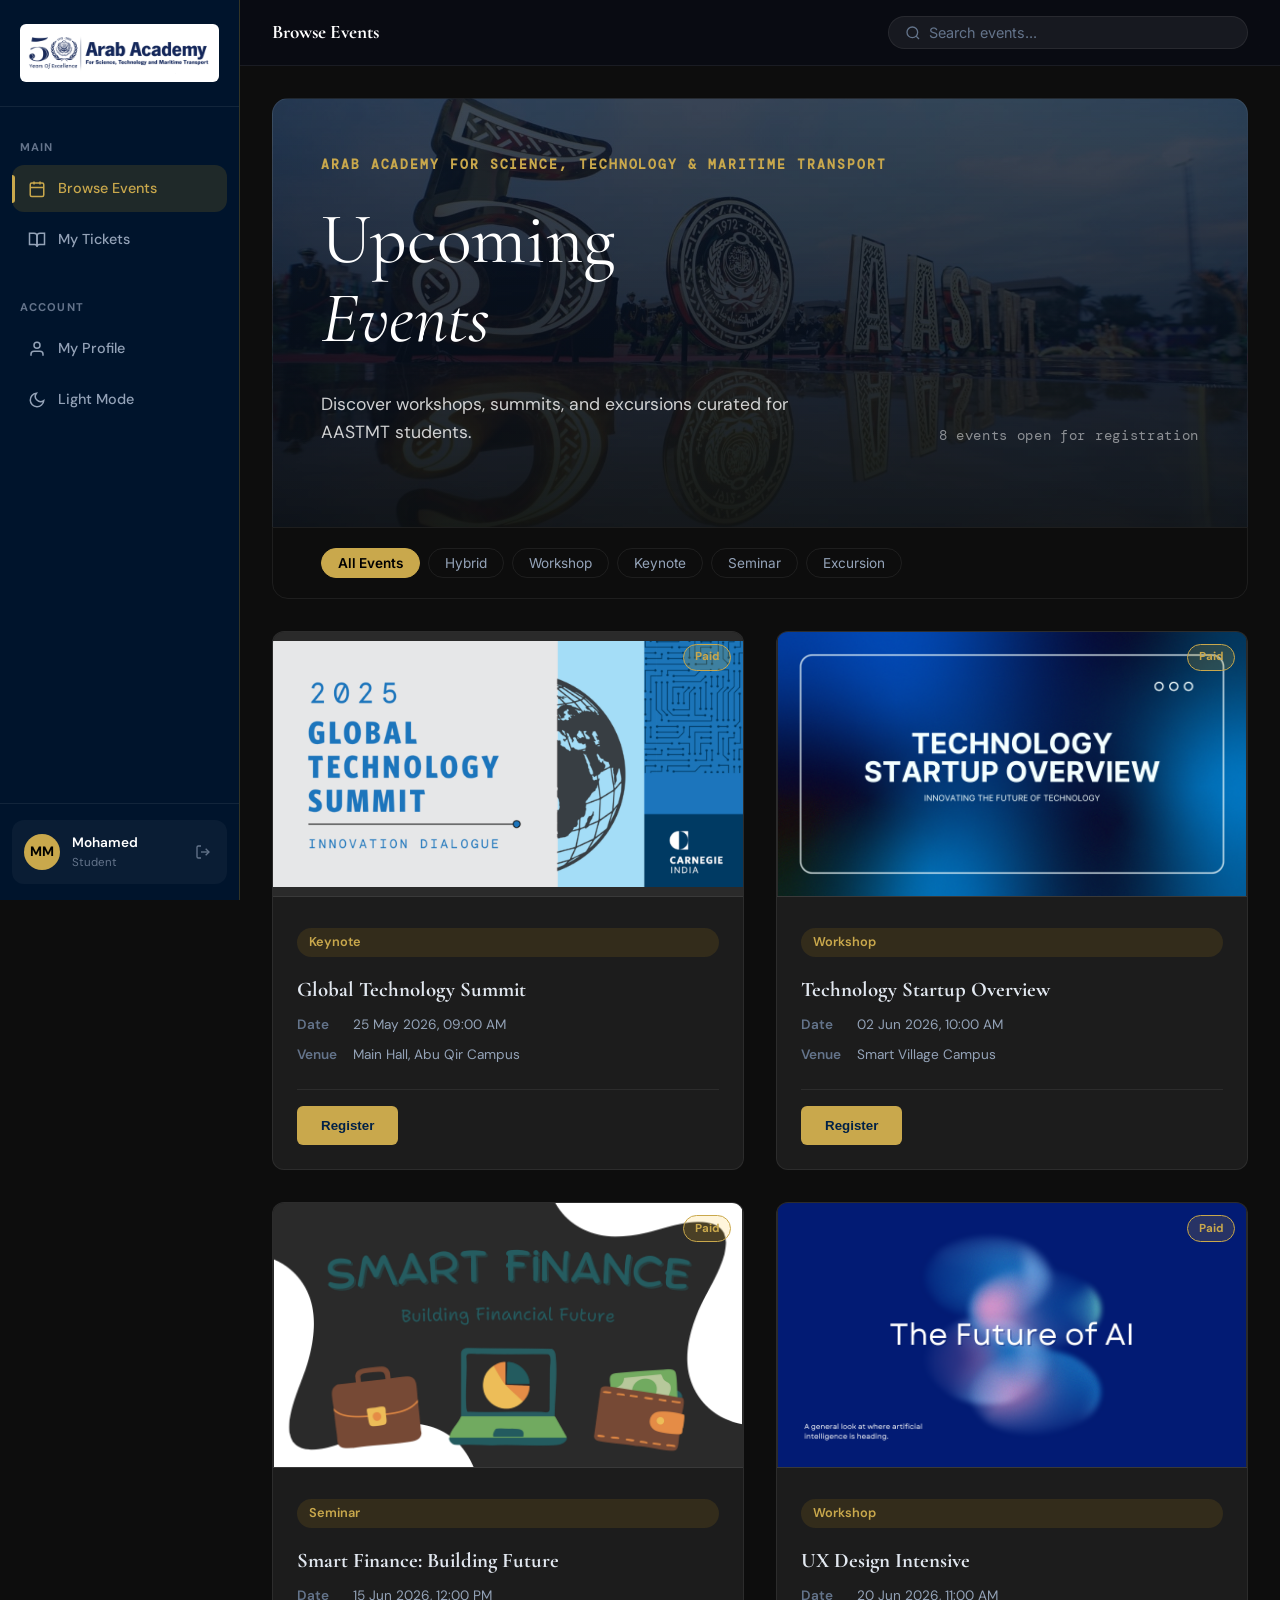
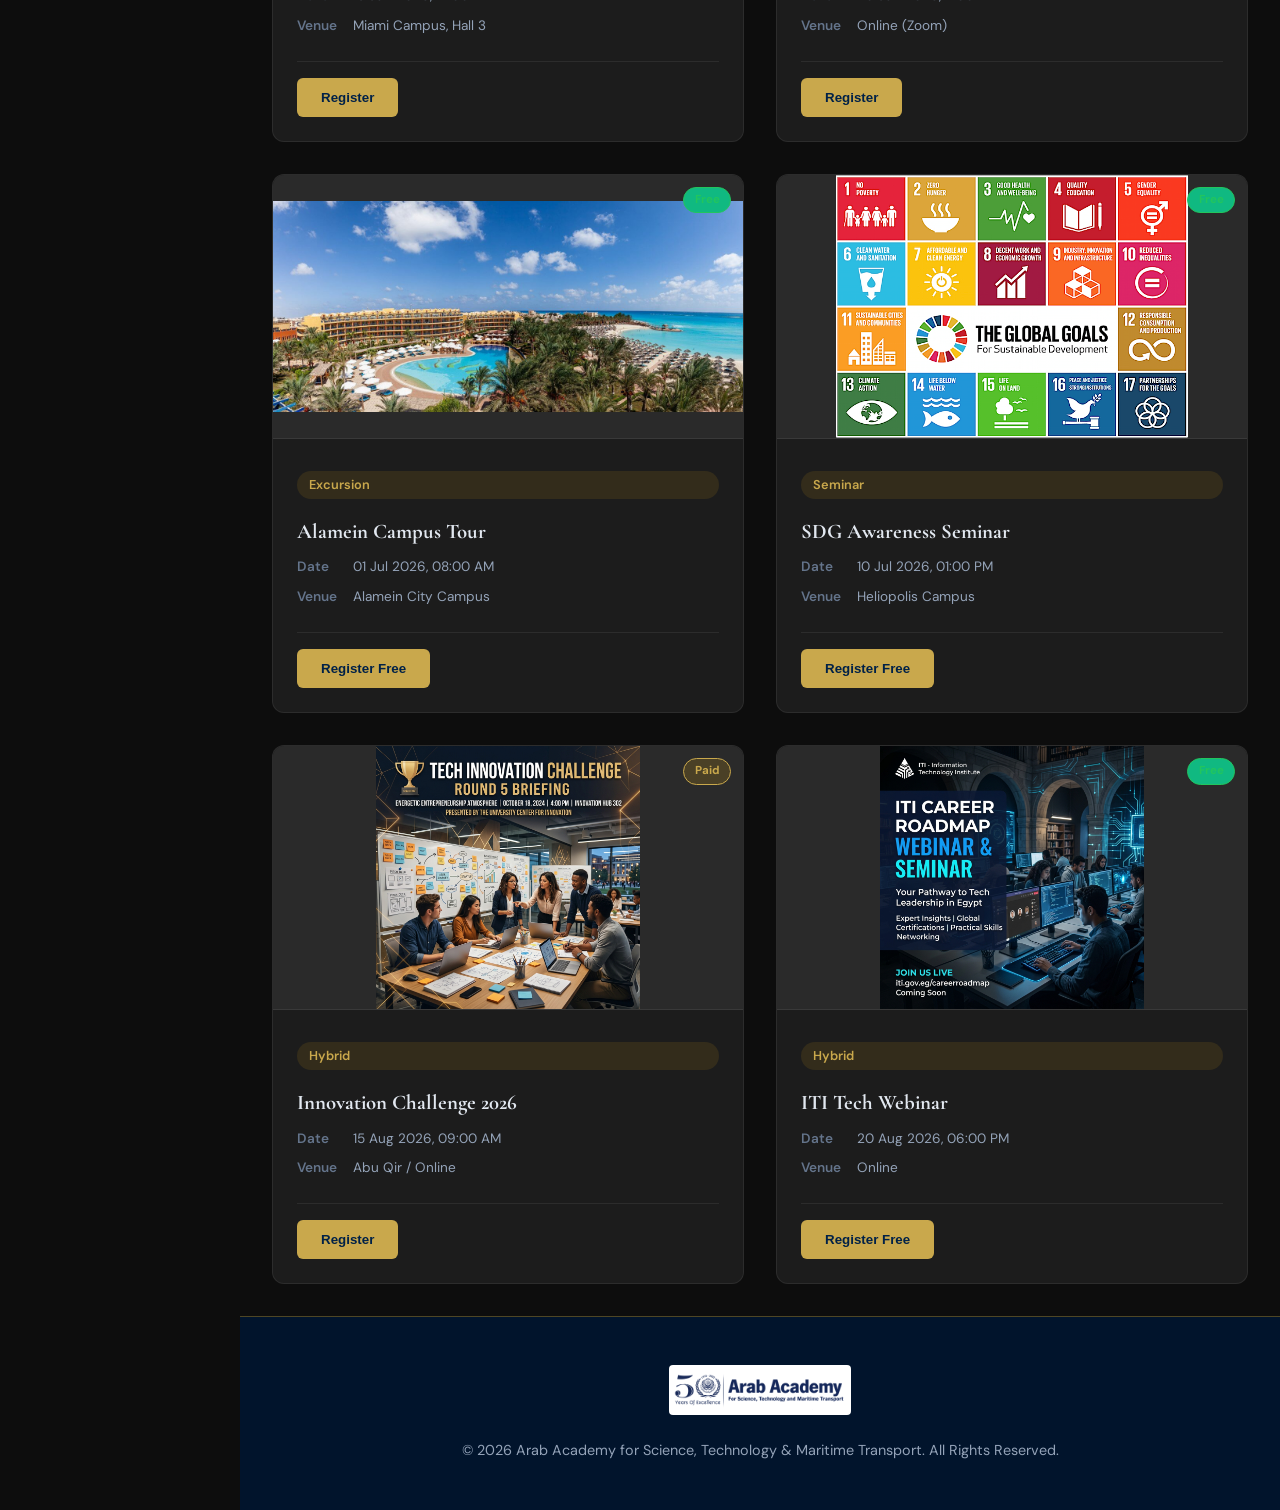
==== commit b79adcf1: "Added full event catalog and working static registration modal" ====
--- a/index.html
+++ b/index.html
@@ -6,10 +6,33 @@
     <title>Browse Events | AASTMT Events</title>
     <link href="https://fonts.googleapis.com/css2?family=Inter:wght@400;500;600;700&display=swap" rel="stylesheet">
     <link rel="stylesheet" href="assets/style.css">
+    <style>
+        /* Registration Modal Styles */
+        .modal-overlay { display: none; position: fixed; inset: 0; background: rgba(0,0,0,0.85); z-index: 9999; align-items: center; justify-content: center; backdrop-filter: blur(5px); }
+        .modal-overlay.active { display: flex; }
+        .modal-content { background: linear-gradient(145deg, #0d1b30, #0a1525); border: 1px solid rgba(201,168,76,0.2); border-radius: 16px; width: 500px; max-width: 95vw; padding: 2rem; position: relative; color: #fff; max-height: 90vh; overflow-y: auto; }
+        .close-modal { position: absolute; top: 1rem; right: 1.5rem; font-size: 1.5rem; color: rgba(255,255,255,0.5); cursor: pointer; border: none; background: none; }
+        .close-modal:hover { color: #fff; }
+        .step { display: none; }
+        .step.active { display: block; }
+        .step-indicator { display: flex; justify-content: space-between; margin-bottom: 2rem; position: relative; }
+        .step-indicator::before { content: ""; position: absolute; top: 50%; left: 0; right: 0; height: 2px; background: rgba(255,255,255,0.1); z-index: 0; }
+        .step-dot { width: 30px; height: 30px; border-radius: 50%; background: #0a1525; border: 2px solid rgba(255,255,255,0.2); display: flex; align-items: center; justify-content: center; font-size: 0.85rem; font-weight: bold; position: relative; z-index: 1; color: rgba(255,255,255,0.5); }
+        .step-dot.active { border-color: var(--aastmt-gold); color: var(--aastmt-gold); background: rgba(201,168,76,0.1); }
+        .step-dot.completed { background: var(--aastmt-gold); color: #000; border-color: var(--aastmt-gold); }
+        .ticket-option { border: 1px solid rgba(255,255,255,0.1); padding: 1rem; border-radius: 8px; margin-bottom: 1rem; cursor: pointer; transition: all 0.2s; }
+        .ticket-option:hover { border-color: rgba(201,168,76,0.5); background: rgba(201,168,76,0.05); }
+        .ticket-option.selected { border-color: var(--aastmt-gold); background: rgba(201,168,76,0.1); }
+        .form-group { margin-bottom: 1rem; text-align: left; }
+        .form-group label { display: block; font-size: 0.85rem; color: rgba(255,255,255,0.7); margin-bottom: 0.4rem; }
+        .form-group input { width: 100%; padding: 0.75rem; background: rgba(0,0,0,0.2); border: 1px solid rgba(255,255,255,0.1); border-radius: 8px; color: #fff; font-size: 0.95rem; }
+        .form-group input:focus { border-color: var(--aastmt-gold); outline: none; }
+        .form-row { display: flex; gap: 1rem; }
+        .form-row .form-group { flex: 1; }
+    </style>
 </head>
 <body class="with-sidebar">
 
-    <!-- ORIGINAL SIDEBAR HTML -->
     <button class="hamburger" id="hamburger-btn" onclick="toggleSidebar()" aria-label="Open menu">
         <span></span><span></span><span></span>
     </button>
@@ -25,13 +48,13 @@
                 <svg viewBox="0 0 24 24" fill="none" stroke="currentColor" stroke-width="2"><rect x="3" y="4" width="18" height="18" rx="2"/><line x1="16" y1="2" x2="16" y2="6"/><line x1="8" y1="2" x2="8" y2="6"/><line x1="3" y1="10" x2="21" y2="10"/></svg>
                 Browse Events
             </a>
-            <a href="#" class="nav-item">
+            <a href="dashboard.html" class="nav-item">
                 <svg viewBox="0 0 24 24" fill="none" stroke="currentColor" stroke-width="2"><path d="M2 3h6a4 4 0 0 1 4 4v14a3 3 0 0 0-3-3H2z"/><path d="M22 3h-6a4 4 0 0 0-4 4v14a3 3 0 0 1 3-3h7z"/></svg>
                 My Tickets
             </a>
 
             <p class="nav-section-label" style="margin-top:1.5rem;">Account</p>
-            <a href="#" class="nav-item">
+            <a href="profile.html" class="nav-item">
                 <svg viewBox="0 0 24 24" fill="none" stroke="currentColor" stroke-width="2"><path d="M20 21v-2a4 4 0 0 0-4-4H8a4 4 0 0 0-4 4v2"/><circle cx="12" cy="7" r="4"/></svg>
                 My Profile
             </a>
@@ -43,14 +66,12 @@
 
         <div class="sidebar-footer">
             <div class="user-pill">
-                <div class="user-avatar" style="overflow: hidden;">
-                    MM
-                </div>
+                <div class="user-avatar" style="overflow: hidden;">MM</div>
                 <div class="user-info">
                     <span class="user-name">Mohamed</span>
                     <span class="user-role">Student</span>
                 </div>
-                <a href="#" class="logout-btn" title="Sign out">
+                <a href="#" class="logout-btn" title="Sign out" onclick="alert('Static demo')">
                     <svg viewBox="0 0 24 24" fill="none" stroke="currentColor" stroke-width="2"><path d="M9 21H5a2 2 0 0 1-2-2V5a2 2 0 0 1 2-2h4"/><polyline points="16 17 21 12 16 7"/><line x1="21" y1="12" x2="9" y2="12"/></svg>
                 </a>
             </div>
@@ -59,7 +80,6 @@
 
     <div class="sidebar-overlay" id="sidebar-overlay" onclick="toggleSidebar()"></div>
 
-    <!-- ORIGINAL MAIN CONTENT -->
     <div class="main-content">
         <div class="topbar">
             <h2 class="topbar-title">Browse Events</h2>
@@ -100,21 +120,11 @@
                         <span class="event-category">Keynote</span>
                         <h2 class="event-title">Global Technology Summit</h2>
                         <div class="event-meta">
-                            <span class="meta-label">Date</span>
-                            <span>25 May 2026, 09:00 AM</span>
-                            <span class="meta-label">Venue</span>
-                            <span>Main Hall, Abu Qir Campus</span>
-                            <span class="meta-label">Capacity</span>
-                            <span>1200 seats <span class="text-remaining">— 312 remaining</span></span>
-                        </div>
-                        <div class="seats-bar-wrap">
-                            <div class="seats-bar">
-                                <div class="seats-bar-fill" style="width: 74%"></div>
-                            </div>
-                            <span class="seats-bar-label">74% filled</span>
-                        </div>
-                        <div class="event-footer">
-                            <button class="btn btn-primary" onclick="alert('This is a static demo. Registration logic requires the PHP backend.')">View Details</button>
+                            <span class="meta-label">Date</span><span>25 May 2026, 09:00 AM</span>
+                            <span class="meta-label">Venue</span><span>Main Hall, Abu Qir Campus</span>
+                        </div>
+                        <div class="event-footer">
+                            <button class="btn btn-primary" onclick="openRegModal('Global Technology Summit', '25 May 2026', 'Main Hall', 450, false)">Register</button>
                         </div>
                     </div>
                 </div>
@@ -129,21 +139,11 @@
                         <span class="event-category">Workshop</span>
                         <h2 class="event-title">Technology Startup Overview</h2>
                         <div class="event-meta">
-                            <span class="meta-label">Date</span>
-                            <span>02 Jun 2026, 10:00 AM</span>
-                            <span class="meta-label">Venue</span>
-                            <span>Smart Village Campus</span>
-                            <span class="meta-label">Capacity</span>
-                            <span>200 seats <span class="text-remaining">— 45 remaining</span></span>
-                        </div>
-                        <div class="seats-bar-wrap">
-                            <div class="seats-bar">
-                                <div class="seats-bar-fill" style="width: 77%"></div>
-                            </div>
-                            <span class="seats-bar-label">77% filled</span>
-                        </div>
-                        <div class="event-footer">
-                            <button class="btn btn-primary" onclick="alert('This is a static demo. Registration logic requires the PHP backend.')">View Details</button>
+                            <span class="meta-label">Date</span><span>02 Jun 2026, 10:00 AM</span>
+                            <span class="meta-label">Venue</span><span>Smart Village Campus</span>
+                        </div>
+                        <div class="event-footer">
+                            <button class="btn btn-primary" onclick="openRegModal('Technology Startup Overview', '02 Jun 2026', 'Smart Village', 200, false)">Register</button>
                         </div>
                     </div>
                 </div>
@@ -158,21 +158,106 @@
                         <span class="event-category">Seminar</span>
                         <h2 class="event-title">Smart Finance: Building Future</h2>
                         <div class="event-meta">
-                            <span class="meta-label">Date</span>
-                            <span>15 Jun 2026, 12:00 PM</span>
-                            <span class="meta-label">Venue</span>
-                            <span>Miami Campus, Hall 3</span>
-                            <span class="meta-label">Capacity</span>
-                            <span>150 seats <span class="text-remaining">— 10 remaining</span></span>
-                        </div>
-                        <div class="seats-bar-wrap">
-                            <div class="seats-bar">
-                                <div class="seats-bar-fill almost-full" style="width: 93%"></div>
-                            </div>
-                            <span class="seats-bar-label">93% filled</span>
-                        </div>
-                        <div class="event-footer">
-                            <button class="btn btn-primary" onclick="alert('This is a static demo. Registration logic requires the PHP backend.')">View Details</button>
+                            <span class="meta-label">Date</span><span>15 Jun 2026, 12:00 PM</span>
+                            <span class="meta-label">Venue</span><span>Miami Campus, Hall 3</span>
+                        </div>
+                        <div class="event-footer">
+                            <button class="btn btn-primary" onclick="openRegModal('Smart Finance: Building Future', '15 Jun 2026', 'Miami Campus', 150, false)">Register</button>
+                        </div>
+                    </div>
+                </div>
+
+                <!-- CARD 4 -->
+                <div class="event-card" data-category="Workshop">
+                    <div class="event-image-wrap">
+                        <img src="assets/images/ux.png" alt="UX Design Intensive" class="event-image">
+                        <span class="tier-badge tier-paid">Paid</span>
+                    </div>
+                    <div class="event-content">
+                        <span class="event-category">Workshop</span>
+                        <h2 class="event-title">UX Design Intensive</h2>
+                        <div class="event-meta">
+                            <span class="meta-label">Date</span><span>20 Jun 2026, 11:00 AM</span>
+                            <span class="meta-label">Venue</span><span>Online (Zoom)</span>
+                        </div>
+                        <div class="event-footer">
+                            <button class="btn btn-primary" onclick="openRegModal('UX Design Intensive', '20 Jun 2026', 'Online', 300, false)">Register</button>
+                        </div>
+                    </div>
+                </div>
+
+                <!-- CARD 5 (FREE) -->
+                <div class="event-card" data-category="Excursion">
+                    <div class="event-image-wrap">
+                        <img src="assets/images/matruh.png" alt="Matruh Campus Tour" class="event-image">
+                        <span class="tier-badge tier-free" style="background:#10b981;">Free</span>
+                    </div>
+                    <div class="event-content">
+                        <span class="event-category">Excursion</span>
+                        <h2 class="event-title">Alamein Campus Tour</h2>
+                        <div class="event-meta">
+                            <span class="meta-label">Date</span><span>01 Jul 2026, 08:00 AM</span>
+                            <span class="meta-label">Venue</span><span>Alamein City Campus</span>
+                        </div>
+                        <div class="event-footer">
+                            <button class="btn btn-primary" onclick="openRegModal('Alamein Campus Tour', '01 Jul 2026', 'Alamein Campus', 0, true)">Register Free</button>
+                        </div>
+                    </div>
+                </div>
+
+                <!-- CARD 6 (FREE) -->
+                <div class="event-card" data-category="Seminar">
+                    <div class="event-image-wrap">
+                        <img src="assets/images/sdg.png" alt="SDG Awareness" class="event-image">
+                        <span class="tier-badge tier-free" style="background:#10b981;">Free</span>
+                    </div>
+                    <div class="event-content">
+                        <span class="event-category">Seminar</span>
+                        <h2 class="event-title">SDG Awareness Seminar</h2>
+                        <div class="event-meta">
+                            <span class="meta-label">Date</span><span>10 Jul 2026, 01:00 PM</span>
+                            <span class="meta-label">Venue</span><span>Heliopolis Campus</span>
+                        </div>
+                        <div class="event-footer">
+                            <button class="btn btn-primary" onclick="openRegModal('SDG Awareness Seminar', '10 Jul 2026', 'Heliopolis Campus', 0, true)">Register Free</button>
+                        </div>
+                    </div>
+                </div>
+
+                <!-- CARD 7 -->
+                <div class="event-card" data-category="Hybrid">
+                    <div class="event-image-wrap">
+                        <img src="assets/images/innovation-challenge.png" alt="Innovation Challenge" class="event-image">
+                        <span class="tier-badge tier-paid">Paid</span>
+                    </div>
+                    <div class="event-content">
+                        <span class="event-category">Hybrid</span>
+                        <h2 class="event-title">Innovation Challenge 2026</h2>
+                        <div class="event-meta">
+                            <span class="meta-label">Date</span><span>15 Aug 2026, 09:00 AM</span>
+                            <span class="meta-label">Venue</span><span>Abu Qir / Online</span>
+                        </div>
+                        <div class="event-footer">
+                            <button class="btn btn-primary" onclick="openRegModal('Innovation Challenge 2026', '15 Aug 2026', 'Abu Qir / Online', 250, false)">Register</button>
+                        </div>
+                    </div>
+                </div>
+
+                <!-- CARD 8 (FREE) -->
+                <div class="event-card" data-category="Hybrid">
+                    <div class="event-image-wrap">
+                        <img src="assets/images/iti-webinar.png" alt="ITI Webinar" class="event-image">
+                        <span class="tier-badge tier-free" style="background:#10b981;">Free</span>
+                    </div>
+                    <div class="event-content">
+                        <span class="event-category">Hybrid</span>
+                        <h2 class="event-title">ITI Tech Webinar</h2>
+                        <div class="event-meta">
+                            <span class="meta-label">Date</span><span>20 Aug 2026, 06:00 PM</span>
+                            <span class="meta-label">Venue</span><span>Online</span>
+                        </div>
+                        <div class="event-footer">
+                            <button class="btn btn-primary" onclick="openRegModal('ITI Tech Webinar', '20 Aug 2026', 'Online', 0, true)">Register Free</button>
                         </div>
                     </div>
                 </div>
@@ -188,21 +273,208 @@
         </footer>
     </div>
 
+    <!-- Registration Modal Demo -->
+    <div class="modal-overlay" id="regModal">
+        <div class="modal-content">
+            <button class="close-modal" onclick="closeRegModal()">×</button>
+            <h2 id="modalEventTitle" style="margin-bottom:0.5rem; color:var(--aastmt-gold); font-size:1.3rem;">Event Title</h2>
+            <p id="modalEventMeta" style="font-size:0.85rem; color:rgba(255,255,255,0.5); margin-bottom:1.5rem;">Date | Venue</p>
+
+            <div class="step-indicator">
+                <div class="step-dot active" id="dot1">1</div>
+                <div class="step-dot" id="dot2">2</div>
+                <div class="step-dot" id="dot3">3</div>
+            </div>
+
+            <div id="step1" class="step active">
+                <h3 style="margin-bottom:1rem; font-size:1.1rem;">Select Ticket</h3>
+                <div id="paidOptions">
+                    <div class="ticket-option selected" onclick="selectTicket(this, 'Standard', false)">
+                        <div style="display:flex; justify-content:space-between; align-items:center;">
+                            <strong style="font-size:1.1rem;">Standard Access</strong>
+                            <span style="color:var(--aastmt-gold); font-weight:bold;" id="stdPrice">LE 150</span>
+                        </div>
+                        <p style="font-size:0.8rem; color:rgba(255,255,255,0.5); margin-top:0.4rem;">General admission seating and digital certificate.</p>
+                    </div>
+                    <div class="ticket-option" onclick="selectTicket(this, 'VIP', false)">
+                        <div style="display:flex; justify-content:space-between; align-items:center;">
+                            <strong style="font-size:1.1rem; color:var(--aastmt-gold);">VIP Access</strong>
+                            <span style="color:var(--aastmt-gold); font-weight:bold;" id="vipPrice">LE 450</span>
+                        </div>
+                        <p style="font-size:0.8rem; color:rgba(255,255,255,0.5); margin-top:0.4rem;">Front-row seating, networking lunch, and swag bag.</p>
+                    </div>
+                </div>
+                <div id="freeOptions" style="display:none;">
+                    <div class="ticket-option selected" onclick="selectTicket(this, 'Free', true)">
+                        <div style="display:flex; justify-content:space-between; align-items:center;">
+                            <strong style="font-size:1.1rem; color:#10b981;">General Admission (Free)</strong>
+                            <span style="color:#10b981; font-weight:bold;">LE 0</span>
+                        </div>
+                        <p style="font-size:0.8rem; color:rgba(255,255,255,0.5); margin-top:0.4rem;">Guaranteed entry.</p>
+                    </div>
+                </div>
+                <button class="btn btn-primary" style="width:100%; margin-top:1rem;" onclick="nextStep(2)">Continue to Details</button>
+            </div>
+
+            <div id="step2" class="step">
+                <h3 style="margin-bottom:1rem; font-size:1.1rem;">Your Details</h3>
+                <div class="form-group">
+                    <label>Full Name</label>
+                    <input type="text" id="regName" value="Amr Abd Elsalam Mohamed" readonly>
+                </div>
+                <div class="form-row">
+                    <div class="form-group">
+                        <label>Student ID</label>
+                        <input type="text" id="regID" value="211000123" readonly>
+                    </div>
+                    <div class="form-group">
+                        <label>Faculty</label>
+                        <input type="text" value="Computer Science" readonly>
+                    </div>
+                </div>
+                <div style="display:flex; gap:1rem; margin-top:1rem;">
+                    <button class="btn btn-outline" style="flex:1;" onclick="nextStep(1)">Back</button>
+                    <button class="btn btn-primary" style="flex:2;" onclick="nextStep(3)">Continue</button>
+                </div>
+            </div>
+
+            <div id="step3" class="step">
+                <h3 style="margin-bottom:1rem; font-size:1.1rem;">Payment / Confirmation</h3>
+                <div id="paymentForm">
+                    <p style="font-size:0.85rem; color:var(--aastmt-gold); margin-bottom:1rem; padding:0.75rem; background:rgba(201,168,76,0.1); border-radius:8px;">
+                        ⚠️ Note: This is a static UI demo. We will simulate a successful transaction and generate your ticket locally.
+                    </p>
+                    <div class="form-group">
+                        <label>Card Number</label>
+                        <input type="text" placeholder="XXXX XXXX XXXX XXXX">
+                    </div>
+                    <div class="form-row">
+                        <div class="form-group">
+                            <label>Expiry</label>
+                            <input type="text" placeholder="MM/YY">
+                        </div>
+                        <div class="form-group">
+                            <label>CVC</label>
+                            <input type="text" placeholder="123">
+                        </div>
+                    </div>
+                </div>
+                <div id="freeConfirmForm" style="display:none; text-align:center; padding:2rem 0;">
+                    <p style="font-size:1.1rem; color:#10b981; margin-bottom:0.5rem;">Free Event</p>
+                    <p style="font-size:0.85rem; color:rgba(255,255,255,0.6);">No payment required. Click below to confirm registration.</p>
+                </div>
+                <div style="display:flex; gap:1rem; margin-top:1rem;">
+                    <button class="btn btn-outline" style="flex:1;" onclick="nextStep(2)">Back</button>
+                    <button class="btn btn-primary" style="flex:2; background:#10b981; border-color:#10b981;" onclick="submitRegistration()">Confirm & Pay</button>
+                </div>
+            </div>
+
+            <div id="step4" class="step" style="text-align:center; padding:2rem 0;">
+                <div style="width:60px; height:60px; border-radius:50%; background:rgba(16,185,129,0.1); color:#10b981; font-size:2rem; display:flex; align-items:center; justify-content:center; margin:0 auto 1.5rem;">✓</div>
+                <h3 style="margin-bottom:0.5rem; font-size:1.5rem;">Registration Complete!</h3>
+                <p style="color:rgba(255,255,255,0.6); margin-bottom:2rem;">Your ticket has been generated and saved locally for this demo.</p>
+                <a href="dashboard.html" class="btn btn-primary">View My Tickets</a>
+            </div>
+        </div>
+    </div>
+
     <script src="assets/app.js"></script>
     <script>
-        // Simple static filter logic
         function setFilter(category, btn) {
-            document.querySelectorAll('.chip').forEach(c => c.classList.remove('active'));
-            btn.classList.add('active');
-            
-            document.querySelectorAll('.event-card').forEach(card => {
-                if (category === 'all' || card.getAttribute('data-category') === category) {
-                    card.style.display = 'flex';
+            document.querySelectorAll(".chip").forEach(c => c.classList.remove("active"));
+            btn.classList.add("active");
+            document.querySelectorAll(".event-card").forEach(card => {
+                if (category === "all" || card.getAttribute("data-category") === category) {
+                    card.style.display = "flex";
                 } else {
-                    card.style.display = 'none';
+                    card.style.display = "none";
                 }
             });
         }
+
+        let currentEvent = null;
+        let selectedTicketType = "Standard";
+        let currentPrice = 0;
+        let isFree = false;
+
+        function openRegModal(title, date, venue, price, free) {
+            currentEvent = { title, date, venue };
+            currentPrice = price;
+            isFree = free;
+
+            document.getElementById("modalEventTitle").innerText = title;
+            document.getElementById("modalEventMeta").innerText = date + " | " + venue;
+
+            if (free) {
+                document.getElementById("paidOptions").style.display = "none";
+                document.getElementById("freeOptions").style.display = "block";
+                document.getElementById("paymentForm").style.display = "none";
+                document.getElementById("freeConfirmForm").style.display = "block";
+                selectedTicketType = "Free";
+            } else {
+                document.getElementById("paidOptions").style.display = "block";
+                document.getElementById("freeOptions").style.display = "none";
+                document.getElementById("paymentForm").style.display = "block";
+                document.getElementById("freeConfirmForm").style.display = "none";
+                document.getElementById("stdPrice").innerText = "LE " + price;
+                document.getElementById("vipPrice").innerText = "LE " + (price + 300);
+                selectedTicketType = "Standard";
+                
+                const opts = document.getElementById("paidOptions").querySelectorAll(".ticket-option");
+                opts[0].classList.add("selected");
+                opts[1].classList.remove("selected");
+            }
+
+            document.getElementById("regModal").classList.add("active");
+            goToStep(1);
+        }
+
+        function closeRegModal() {
+            document.getElementById("regModal").classList.remove("active");
+        }
+
+        function selectTicket(el, type, free) {
+            el.parentElement.querySelectorAll(".ticket-option").forEach(opt => opt.classList.remove("selected"));
+            el.classList.add("selected");
+            selectedTicketType = type;
+            if(!free) {
+                currentPrice = type === "VIP" ? parseInt(document.getElementById("vipPrice").innerText.replace("LE ", "")) : parseInt(document.getElementById("stdPrice").innerText.replace("LE ", ""));
+            }
+        }
+
+        function goToStep(step) {
+            document.querySelectorAll(".step").forEach(s => s.classList.remove("active"));
+            document.getElementById("step" + step).classList.add("active");
+            for(let i=1; i<=3; i++) {
+                let dot = document.getElementById("dot"+i);
+                if(dot) {
+                    if (i < step) { dot.classList.add("completed"); dot.classList.remove("active"); }
+                    else if (i === step) { dot.classList.add("active"); dot.classList.remove("completed"); }
+                    else { dot.classList.remove("active"); dot.classList.remove("completed"); }
+                }
+            }
+        }
+
+        function nextStep(step) { goToStep(step); }
+
+        function submitRegistration() {
+            let ref = "REF-" + Math.random().toString(36).substr(2, 6).toUpperCase();
+            let newTicket = {
+                title: currentEvent.title,
+                date: currentEvent.date,
+                venue: currentEvent.venue,
+                ticket: selectedTicketType + " — " + (isFree ? "Free" : currentPrice + " LE"),
+                ref: ref,
+                status: "Confirmed"
+            };
+            
+            let tickets = JSON.parse(localStorage.getItem("demoTickets")) || [];
+            tickets.unshift(newTicket);
+            localStorage.setItem("demoTickets", JSON.stringify(tickets));
+
+            goToStep(4);
+            document.querySelector(".step-indicator").style.display = "none";
+        }
     </script>
 </body>
-</html>
+</html>
